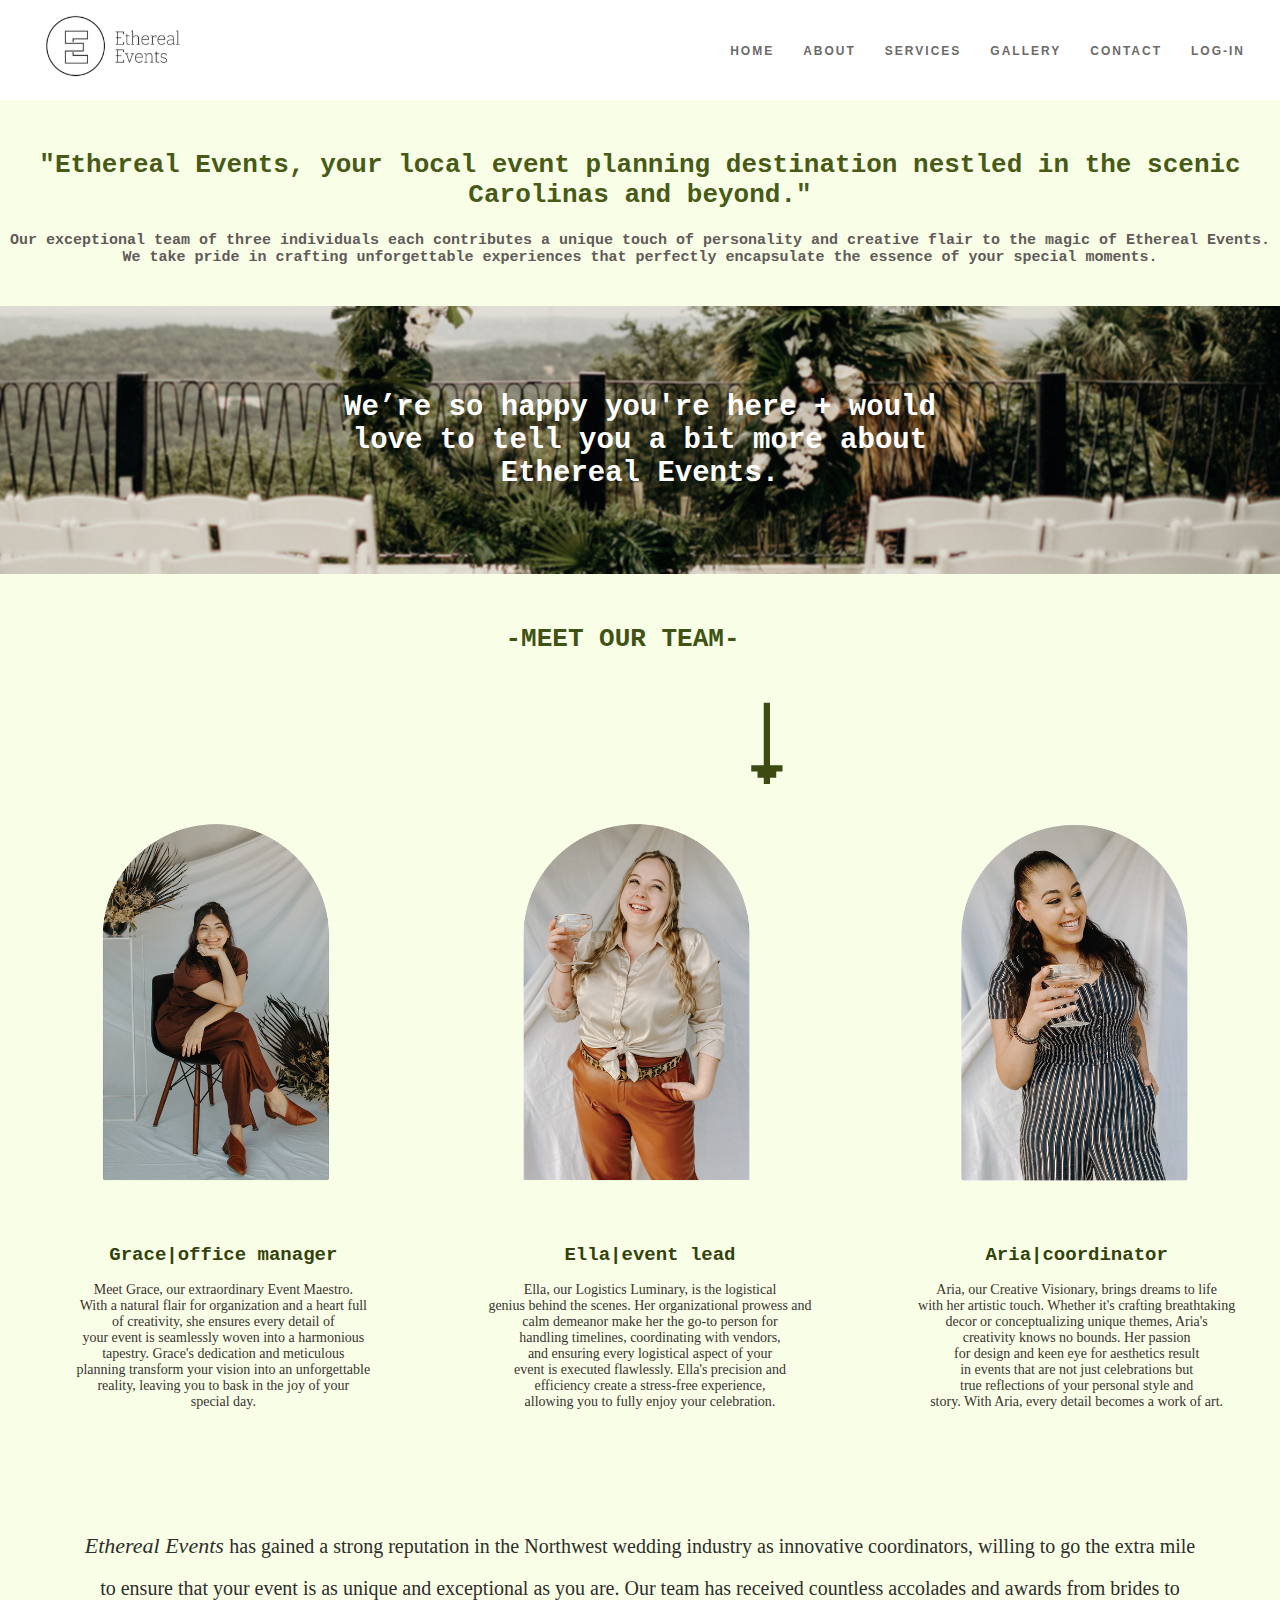
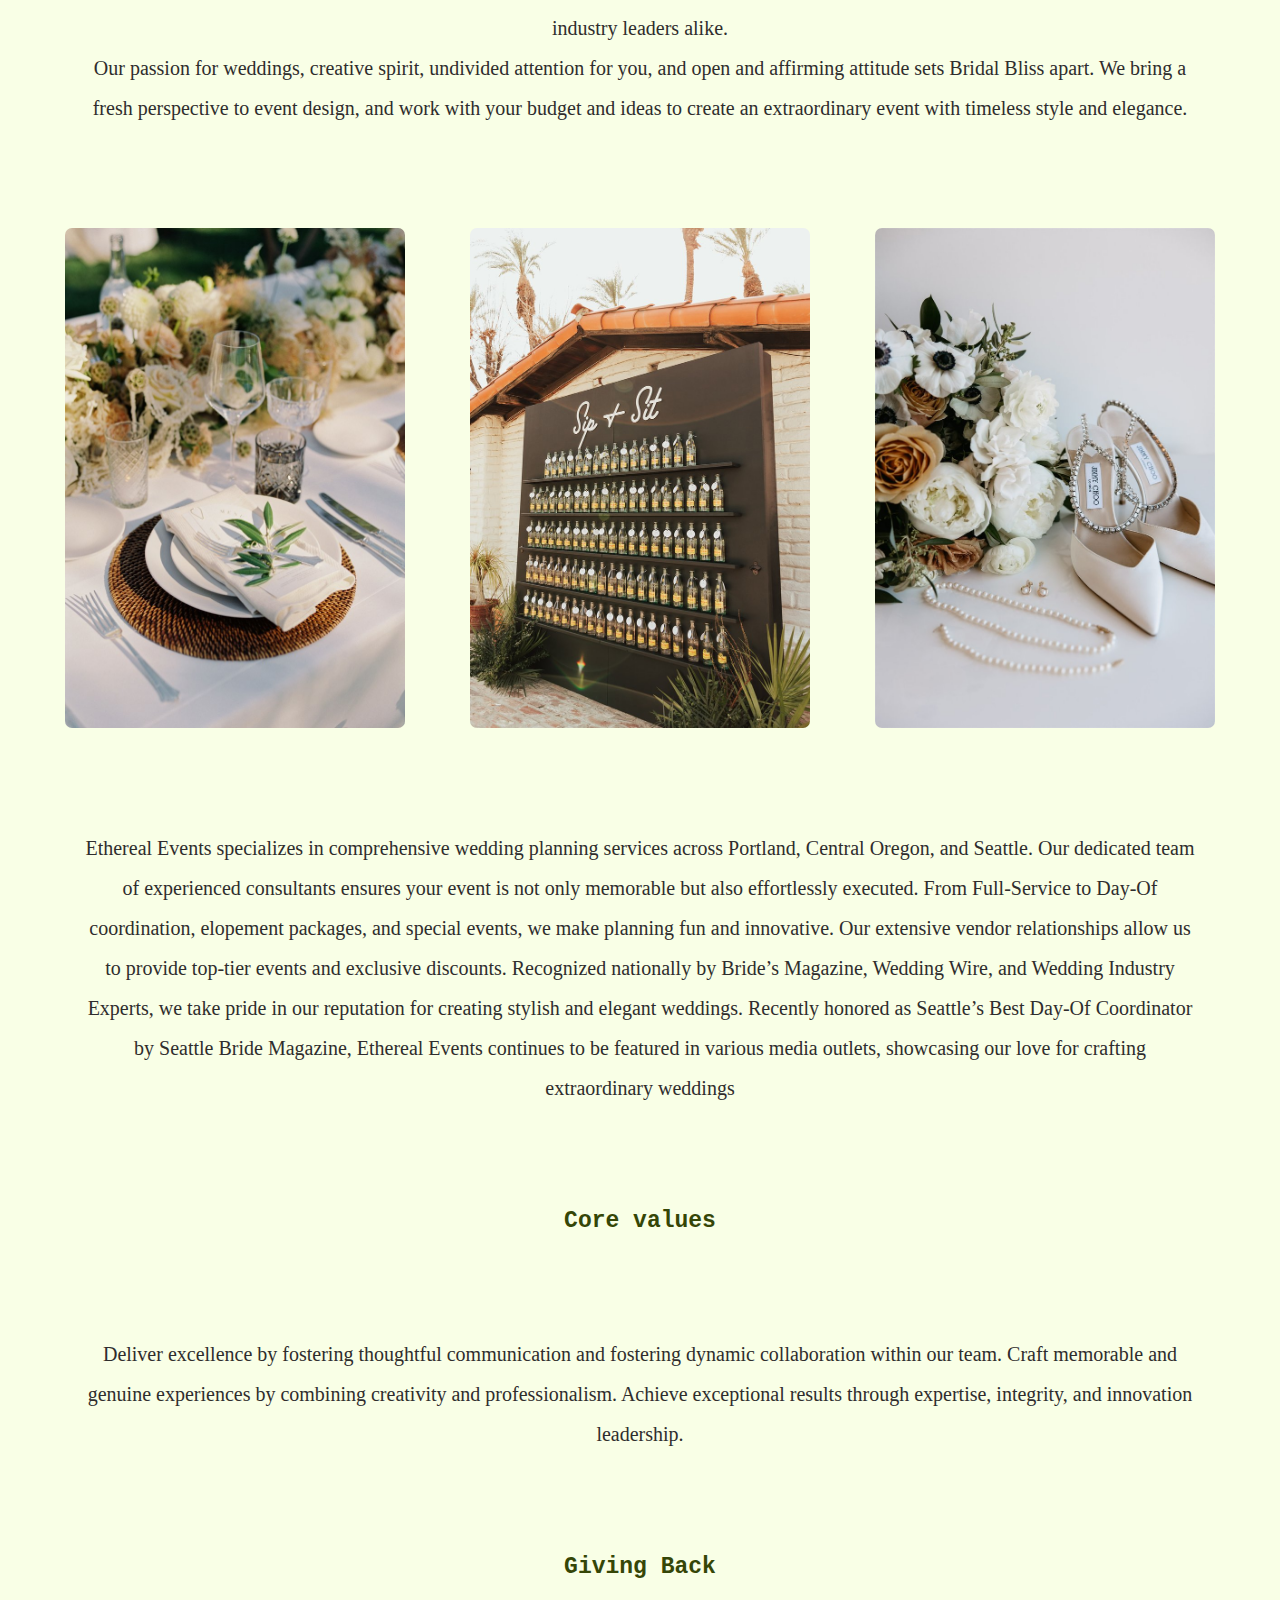
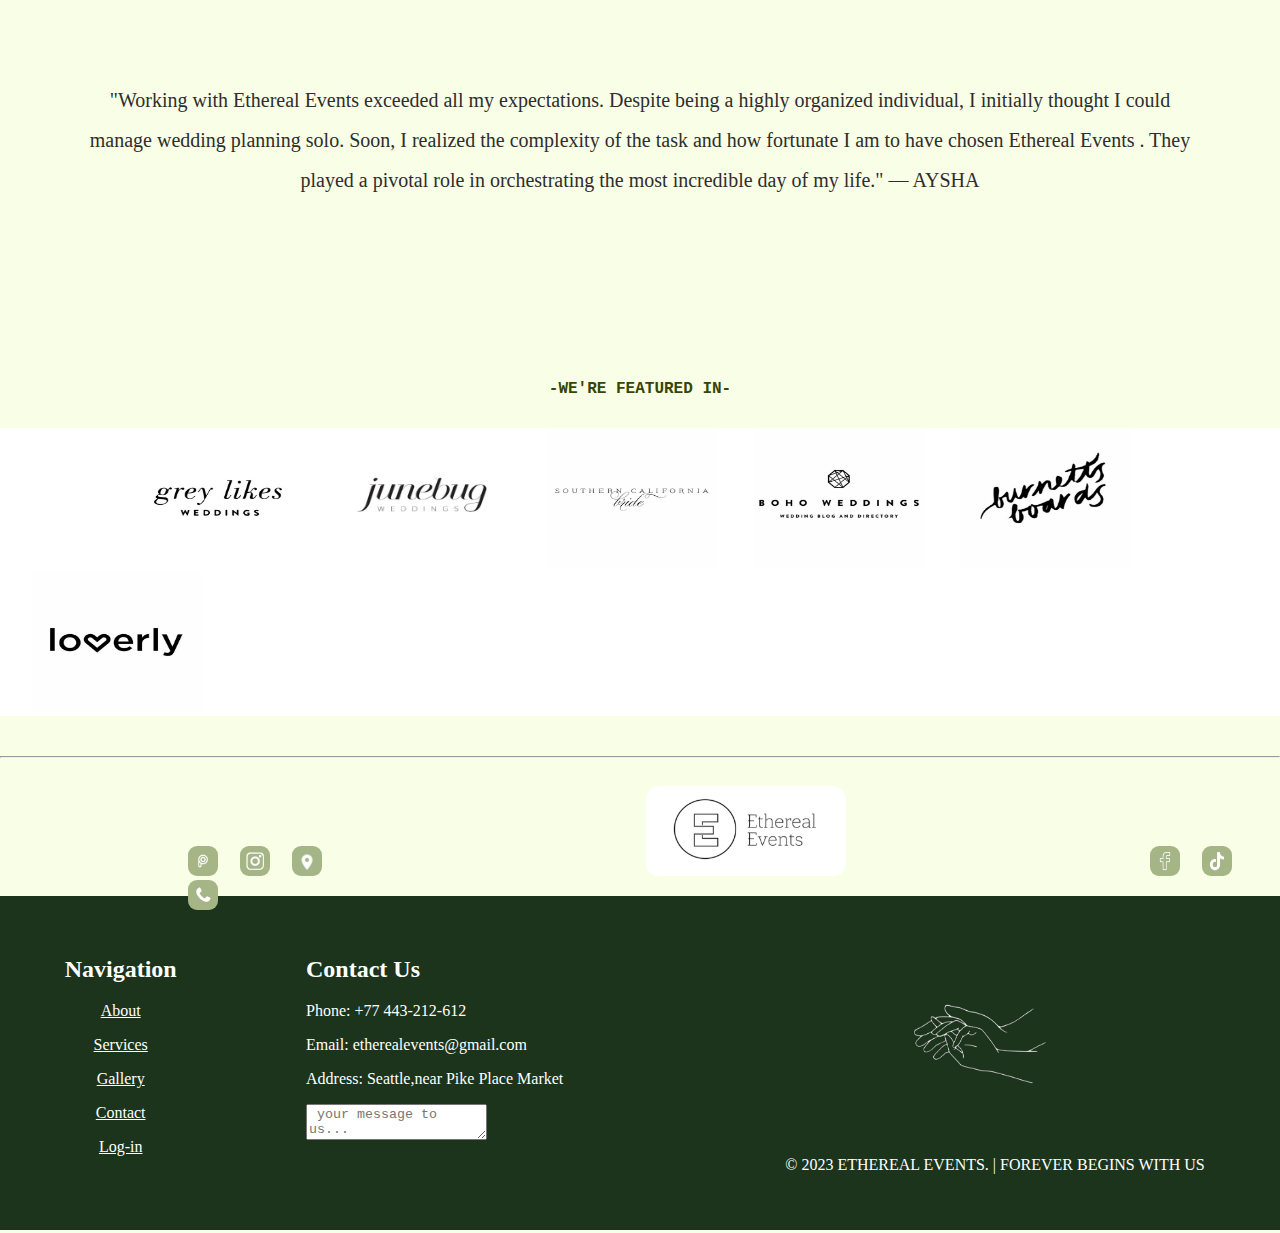
==== about.html @ 84aa6ffb "featured" ====
<!DOCTYPE html>
<html lang="en">
<head>
    <meta charset="UTF-8">
    <meta name="viewport" content="width=device-width, initial-scale=1.0">
    <title>About  </title>
    <link rel="stylesheet" href="style.css">

</head>
<style>#about-h2 {
  text-align: center;
  font-size: 26px;
  font-family: monospace;
  margin-top: 50px;
  color: #475a17;
}

#about-p {
  font-size: 15px;
  text-align: center;
  font-family: monospace;
  font-weight: 600;
  margin-bottom: 40px;
  color: rgb(98, 90, 90);
}

.container {
  position: relative;
  width: 100%;
  margin: auto;
}

.image {
  width: 100%;
  height: auto;
  display: block;
}

.text-overlay {
  position: absolute;
  top: 50%;
  left: 50%;
  transform: translate(-50%, -50%);
  text-align: center;
  color: white;
  font-size: 29px;
  font-family: monospace;
  font-weight: bold;
}

@media screen and (max-width: 768px) {
  #about-h2 {
    font-size: 20px;
    margin-top: 30px;
  }

  #about-p {
    font-size: 14px;
    margin-bottom: 20px;
  }
}   #meetteam {
            text-align: center;
            font-size: 26px;
            font-family: monospace;
            margin-top: 50px;
            color: #405214;
            margin-right: 35px;
        }

        .arrow {
            margin-left: 720px;
            color: #3b4b12;
        }

        .coordinators {
            text-align: center;
            display: flex;
            justify-content: space-around;
            flex-wrap: wrap; 
        }

        .coordinators img {
            width: 402px;
            height: 396px;
            margin-bottom: 20px;
            border-radius: 9px; 
        }

        .coordinator1,
        .coordinator2,
        .coordinator3 {
            display: inline-block;
        }

        .coordinator1 p,
        .coordinator2 p,
        .coordinator3 p {
            text-align: center;
            font-family: classico-urw;
            font-size: 14px;
            margin-left: 20px;
            color: rgb(57, 50, 50);
        }

        .coordinator1 h2,
        .coordinator2 h2,
        .coordinator3 h2 {
          margin-left: 20px;
            font-family: monospace;
            font-size: 19px;
            color: #33420c;
        }

        @media screen and (max-width: 768px) {
            .coordinators {
                flex-direction: column; 
                align-items: center; 
            }

            .coordinators img {
                width: 100%; 
            }
        }
    
  .featured{
    margin-top: 30px;
    margin-bottom: 40px;
    background-color: white;
  }
  .featured-images{
    background-color: white;
    display: inline;
    justify-content: space-between;
    margin-left: 100px;
  }
  .featured-images img{
    align-items: center;
    height: 140px;
    width: 170px;
    margin-left: 33px;
  }
  #featured-txt{
    text-align: center;
    font-family: monospace;
    font-size: 16px;
    font-weight: 600;
    color: #354607;
    margin-top: 100px;
  }
  
.history-images{
  display: flex;
  width: 100%;
  justify-content: space-evenly;
}
.history-images img{
  height: 500px;
  width: 340px;
  border-radius: 7px;
}
.about-history p{
  text-align: center;
  font-family: classico-urw;
  font-size:20px;
  line-height: 2;
  padding: 80px;
  color: rgb(47, 45, 45);
}
.about-history h2{
  text-align: center;
    font-family: monospace;
    font-size: 23px;
    font-weight: 600;
    color: #354607;
}
</style>
<body>

    <header>
      <a href="index.html"> <img src="img/logo.png" alt="Your Logo" id="logo"></a>
      <nav>
            <ul>
                <li><a href="index.html">HOME</a></li>
                <li><a href="about.html">ABOUT</a></li>
                <li><a href="services.html">SERVICES</a></li>
                <li><a href="gallery.html">GALLERY</a></li>
                <li><a href="contact.html">CONTACT</a></li>
                <li><a href="login.html">LOG-IN</a></li>
            </ul>
        </nav>
    </header>



<h2 id="about-h2">"Ethereal Events, your local event planning destination nestled in the scenic Carolinas and beyond."</h2>

<p id="about-p">Our exceptional team of three individuals each contributes a unique touch of personality and creative flair to the magic of Ethereal Events. <br> We take pride in crafting unforgettable experiences that perfectly encapsulate the essence of your special moments.</p>

<div class="container">
    <img src="img/abouthome.png" alt="Your Photo" class="image">
    <div class="text-overlay">We’re so happy you're here + would love to tell you a bit more about Ethereal Events.</div>
  </div>


  <div>
<h2 id="meetteam">-MEET OUR TEAM-</h2> <br>  <div class="arrow" style='font-size:100px;'>&#129027; </div>
</div>

<div class="coordinators">
    <div class="coordinator1">
<img src="img/coo1.png" alt="">
<h2>Grace|office manager</h2>
<p>Meet Grace, our extraordinary Event Maestro.  <br>With a natural flair for organization and a heart full <br> of creativity, she ensures every detail of <br> your event is seamlessly woven into a harmonious  <br>tapestry. Grace's dedication and meticulous <br> planning transform your vision into an unforgettable  <br>reality, leaving you to bask in the joy of your  <br>special day.</p>
</div>
<div class="coordinator2">
<img src="img/coo2.png" alt="">
<h2>Ella|event lead</h2>

<p>Ella, our Logistics Luminary, is the logistical  <br>genius behind the scenes. Her organizational prowess and  <br>calm demeanor make her the go-to person for <br> handling timelines, coordinating with vendors, <br> and ensuring every logistical aspect of your <br> event is executed flawlessly. Ella's precision and  <br>efficiency create a stress-free experience,  <br>allowing you to fully enjoy your celebration.</p>
</div>
<div class="coordinator3">
<img src="img/coo3.png" alt="">
<h2>Aria|coordinator</h2>

<p>Aria, our Creative Visionary, brings dreams to life  <br>with her artistic touch. Whether it's crafting breathtaking  <br>decor or conceptualizing unique themes, Aria's <br> creativity knows no bounds. Her passion  <br>for design and keen eye for aesthetics result <br> in events that are not just celebrations but <br> true reflections of your personal style and  <br>story. With Aria, every detail becomes a work of art.</p>
</div>

</div>

<div class="about-history">
<p><em style="font-size: 22px;">Ethereal Events </em> has gained a strong reputation in the Northwest wedding industry as innovative coordinators, willing to go the extra mile to ensure that your event is as unique and exceptional as you are. Our team has received countless accolades and awards from brides to industry leaders alike.

<br>  Our passion for weddings, creative spirit, undivided attention for you, and open and affirming attitude sets Bridal Bliss apart. We bring a fresh perspective to event design, and work with your budget and ideas to create an extraordinary event with timeless style and elegance.
  
  </p>

<div class="history-images">
  <img src="img/history1.png" alt="">
  <img src="img/history2.png" alt="">
  <img src="img/history3.png" alt="">

</div>


<p>
  Ethereal Events  specializes in comprehensive wedding planning services across Portland, Central Oregon, and Seattle. Our dedicated team of experienced consultants ensures your event is not only memorable but also effortlessly executed. From Full-Service to Day-Of coordination, elopement packages, and special events, we make planning fun and innovative. Our extensive vendor relationships allow us to provide top-tier events and exclusive discounts. Recognized nationally by Bride’s Magazine, Wedding Wire, and Wedding Industry Experts, we take pride in our reputation for creating stylish and elegant weddings. Recently honored as Seattle’s Best Day-Of Coordinator by Seattle Bride Magazine, Ethereal  Events continues to be featured in various media outlets, showcasing our love for crafting extraordinary weddings</p>


<h2>Core values</h2>
<p>Deliver excellence by fostering thoughtful communication and fostering dynamic collaboration within our team.

  Craft memorable and genuine experiences by combining creativity and professionalism.
  
  Achieve exceptional results through expertise, integrity, and innovation leadership.</p>

<h2>Giving Back</h2>
<p>
  "Working with Ethereal Events  exceeded all my expectations. Despite being a highly organized individual, I initially thought I could manage wedding planning solo. Soon, I realized the complexity of the task and how fortunate I am to have chosen Ethereal Events . They played a pivotal role in orchestrating the most incredible day of my life."
— AYSHA 
</p>
</div>
<h2 id="featured-txt">-WE'RE FEATURED IN-</h2>

<div class="featured">
  <div class="featured-images">
  <img src="img/featured1.png" alt="">

<img src="img/featured2.png" alt="">
<img src="img/featured3.png" alt="">
<img src="img/featured4.png" alt="">

<img src="img/featured5.png" alt="">
<img src="img/featured6.png" alt="">

</div>

</div>
<hr>

<section>
  <div class="icons">
  <a href="https://www.pinterest.com/"><img src="img/pinterest.png" alt=""></a>
 <a href="https://www.instagram.com/"> <img src="img/instagram.png" alt=""></a>
 <a href="https://www.google.com/maps/place/Seattle,+WA,+USA/@47.6131554,-122.5068725,11z/data=!3m1!4b1!4m6!3m5!1s0x5490102c93e83355:0x102565466944d59a!8m2!3d47.6061389!4d-122.3328481!16zL20vMGQ5anI?entry=ttu"><img src="img/location.png" alt=""></a> 
  <img src="img/logo.png" alt="" id="log">
  
<a href="https://www.facebook.com/"><img src="img/facebook.com" alt="" style="margin-left: 300px;"></a>  
 <a href="https://www.tiktok.com/explore"><img src="img/tiktok.png" alt=""></a> 
  <img src="img/call.png" alt="">
  
  </div>
</section>

<footer>
  <footer class="footer">
      <div class="container">
          <div class="section-categories">
              <h2>Navigation</h2>
              <div class="kategorite">
                 <a href="about.html"><p>About</p></a> 
                 <a href="services.html"><p>Services</p></a>
                 <a href="gallery.html"><p>Gallery</p></a>
                 <a href="contact.html"><p>Contact</p></a>
                 <a href="login.html"><p>Log-in</p></a>
              </div>
          </div>
  
          <div class="section contact-us">
              <h2>Contact Us</h2>
              <div class="contact-info">
                  <p>Phone: <span>+77 443-212-612</span></p>
                  <p>Email: <span>etherealevents@gmail.com</span></p>
                  <p>Address: <span>Seattle,near Pike Place Market</span></p>
              </div>
              <textarea placeholder=" your message to us..."></textarea>
          </div>

      <div class="footer-copyright">
        <img src="img/hands-footer.png" alt="" style="width: 450px; height: 200px;">
        <p>© 2023 ETHEREAL EVENTS. | FOREVER BEGINS WITH US </p>
      </div>
  </div>
</footer>  
    </body>
    </html>
---- style.css ----
body {
    margin: 0;
background-color:  #f9ffe6;
    
}
/*
@media screen and (max-width: 768px) and (max-width: 1024px)  {
    header {
      flex-direction: column;
      text-align: center;
    }
}*/header {
  background-color: white;
  color: #6c6969;
  height: 100px;
  display: flex;
  align-items: center;
  padding: 0 20px;
}

#logo {
  width: 188px;
  height: 90px;
  margin-right: 20px;
}

nav {
  flex: 1;
  text-align: right;
}

nav ul {
  list-style: none;
  margin: 0;
  padding: 0;
}

nav li {
  display: inline;
  margin-right: 15px;
  font-family: arial;
  font-size: 12px;
  letter-spacing: 2px;
  font-weight: 600;
  margin-left: 10px;
}

li a:hover {
  color: orange;
}

li a {
  text-decoration: none;
  color: #6c6969;
}

@media (max-width: 1024px) {
  header {
      padding: 0 10px; 
  }

  #logo {
      width: 150px; /* logo size for smaller screens */
      height: 70px;
      margin-right: 10px; 
  }

  nav li {
      font-size: 10px; 
      margin-right: 10px;
  }
}

@media (max-width: 768px) {
  header {
      height: auto; 
  }

  #logo {
      width: 120px; /*logo for smaller screen*/
      height: 60px;
      margin-right: 10px; 
  }

  nav {
      text-align: center; 
  }

  nav li {
      display: block; /* lista block for smaller screen*/
      margin: 10px 0; 
  }
}
* {box-sizing:border-box}

/* Slideshow  */
.slideshow-container {
  max-width: 1000px;
  position: relative;
  margin: auto;
}

.mySlides {
  display: none;
}
/*dots*/
.dot {
  cursor: pointer;
  height: 5px;
  width: 5px;
  margin: 0 2px;
  background-color: #bbb;
  border-radius: 50%;
  display: inline-block;
  transition: background-color 0.6s ease;
}

.active, .dot:hover {
  background-color: #717171;
}

.fade {
  animation-name: fade;
  animation-duration: 1.5s;
}

@keyframes fade {
  from {opacity: .4}
  to {opacity: 1}
}
/* photo with text */
.question-section {
  background-color: white;
  padding: 20px;
}

.question-section img {
  width: 100%; /* Make the image responsive */
  max-width: 500px; 
  height: auto; 
  border-radius: 9px;
}

#question {
  width: 100%; /* responsive */
  max-width: 700px; 
  height: 110px;
  border-radius: 17px;
  margin-top: 70px;
}
/*pyetja,teksti bashk*/
.question-text{
  display: flex;
  flex-wrap: wrap; /*  wrap for smaller screens */
}
/*pyetja h2*/
.question-section  h2 {
  text-align: center;
  font-size: 26px;
  font-family: monospace;
  margin: 20px 0; 
  color: #475a17;
}
/*teksti anash*/
#question-paragraph {
  font-size: 18px;
  font-family: classico-urw;
  color: rgb(90, 79, 79);
  padding: 30px;
  line-height: 1.7;
  margin-left: 100px;
  text-align: left; /* Center the text on smaller screens */
}
/* Media Query for screens smaller than 768px */
@media screen and (max-width: 768px) and (max-width: 1024px)  and (max-width: 600)  {
  #question-paragraph {
    margin-left: 0; /* Remove left margin on smaller screens */
  }
 
}
/*pjesa SERVICES*/
  .container-servicesimg {
    position: relative;
    width: 100%;
    margin-top: 32px;
  }
  /*fotoja*/
  .image-top-services {
    width: 100%;
  }
  /*teksti mbi foto*/
  .text-overlay-services {
    position: absolute;
    top: 50%;
    left: 50%;
    transform: translate(-50%, -50%);
    text-align: center;
    color: white;
    font-size: 26px;
    font-family: monospace;
    font-weight: bold;
  }
  /*butoni mbi*/
  #services-button {
    padding: 11px;
    font-family: monospace;
    font-weight: 600;
    background-color: #7a8756;
    color: white;
    border: none;
    border-radius: 8px;
    margin-top: 20px;
    font-size: 14px;
  }

  #services-button:hover {
    background-color: #354607;
  }
  
  @media screen and (max-width: 768px) and (max-width: 1024px)  and (max-width: 600)  {
    .text-overlay-services {
      font-size: 18px;
    }
  }




  .our-services {
    display: flex;
    flex-wrap: wrap; /* Allow items to wrap to the next line on smaller screens */
    justify-content: space-evenly;
    margin-top: 60px;
    background-color: white;
  }
  
  .ss1,
  .ss2,
  .ss3 {
    width: 100%; /* Make each section take full width on smaller screens */
    max-width: 400px; /* Set a maximum width for each section */
    margin-bottom: 20px; /* Add space between sections */
  }
  /*team photos*/
  .ss1 img,
  .ss2 img,
  .ss3 img {
    width: 100%;
    height: auto; /* Maintain the aspect ratio */
    border-radius: 9px;
  }
  .ss1 h2{
    margin-top: 30px;
  }
  /*heading-emrat*/
  .ss1 h2,
  .ss2 h2,
  .ss3 h2 {
    margin-left: 0; /* Center the heading on smaller screens */
    text-align: center;
    font-family: monospace;
    color: #354607;
    font-size: 23px;
  }
  /*teksti below*/
  #ss1-txt,
  #ss2-txt,
  #ss3-txt {
    width: 100%; /* Make text take full width on smaller screens */
    text-align: center;
    margin-left: 0; /* Center the text on smaller screens */
    font-family: classico-urw;
    font-weight: 600;
    font-size: 14px;
  }
  
  /* Media Query for screens smaller than 768px */
  @media screen and (max-width: 768px) and (max-width: 1024px)  and (max-width: 600)  {
    .our-services {
      flex-direction: column; /* Stack sections vertically on smaller screens */
      align-items: center; /* Center items horizontally on smaller screens */
    }
  }

  /*h2*/
  #read-about{
    margin-top: 40px;
    text-align: center;
    font-size: 23px;
    font-weight: 600;
    font-family: monospace;
    color: #354607;
  }

 .about-button{
  padding: 11px;
  font-family: monospace;
  font-weight: 600;
  background-color: #7f9150;
  color: white;
  font-size: 14px;
  border: none;
  border-radius:8px ;
  margin-left: 730px;
 }
 .about-button:hover{
  background-color: #354607;
 }

/*fotot ,teksti*/
/* Default styles */
.thecouple {
  display: flex;
  justify-content: space-between;
  background-color: #8b9473;
  margin: 19px;
  border-radius: 15px;
  height: 700px;
}

.ceo-container {
  display: flex;
}

.ceo-images {
  padding: 20px;
  display: block;
  height: 190px;
  width: 390px;
  margin: 22px;
  margin-bottom: 13px;
}

.ceo-image {
  width: 100%;
  height: auto;
  margin-bottom: 12px;
  margin-left: 30px;
  border-radius: 9px;
  margin-top: 40px;
}

.ceo-text {
  max-width: 610px;
  font-size: 15px;
  font-family: classico-urw;
  font-weight: 600;
  color: #effdc8;
  margin-left: 250px;
  line-height: 2;
  margin-bottom: 30px;
  padding: 20px;
}

/* Media query for smaller screens */
@media screen and (max-width: 768px) {
  .thecouple {
      flex-direction: column;
      height: auto;
  }

  .ceo-container {
      flex-direction: column;
  }

  .ceo-images {
      width: 100%;
      margin: 0;
  }

  .ceo-image {
      margin: 0;
  }

  .ceo-text {
      margin-left: 0;
      max-width: 100%;
  }
}

  /*section mbi footer*/
 /* Default styles for larger screens */
section {
  height: 130px;
}

/* Section small social media icons */
.icons img {
  width: 30px;
  height: 30px;
  display: inline-block;
  margin-left: 18px;
  border-radius: 9px;
}

.icons {
  margin-left: 170px;
  display: inline-block;
}

/* Logo in the middle of the icons */
#log {
  width: 200px;
  height: 90px;
  margin-left: 320px;
  margin-top: 20px;
  border-radius: 13px;
}

@media (max-width: 1024px) {
  .icons {
    margin-left: 0;
    text-align: center; 
  }

  #log {
    margin-left: 0; 
  }

  .icons img {
    margin-left: 10px; 
  }
}

@media (max-width: 768px) {
  .icons {
    margin-left: 0; 
    text-align: center;
  }

  #log {
    margin-left: 0; 
  }

  .icons img {
    margin-left: 10px; 
  }
}


      
footer {
  background-color:rgb(27, 52, 27);
  color: #ddd;
  padding: 20px 0; 
  font-family: classico-urw;
}
.container {
  display: flex;
  justify-content: space-around;
  flex-wrap: wrap;
  color: white;
}
.section {
  flex-basis: 25%; 
  margin-bottom: 20px;  
}
.kategorite p{
  color: white;
}
.contact-info p{
  color: white;
}
.section-categories{
  text-align: center;
}
.section-categories a{
  color: white;
}

.footer-copyright img{
  margin-right: 10px;
}
.footer-copyright p{
  margin-left: 30px;
}
.katgorite a{
  text-decoration: none;
}
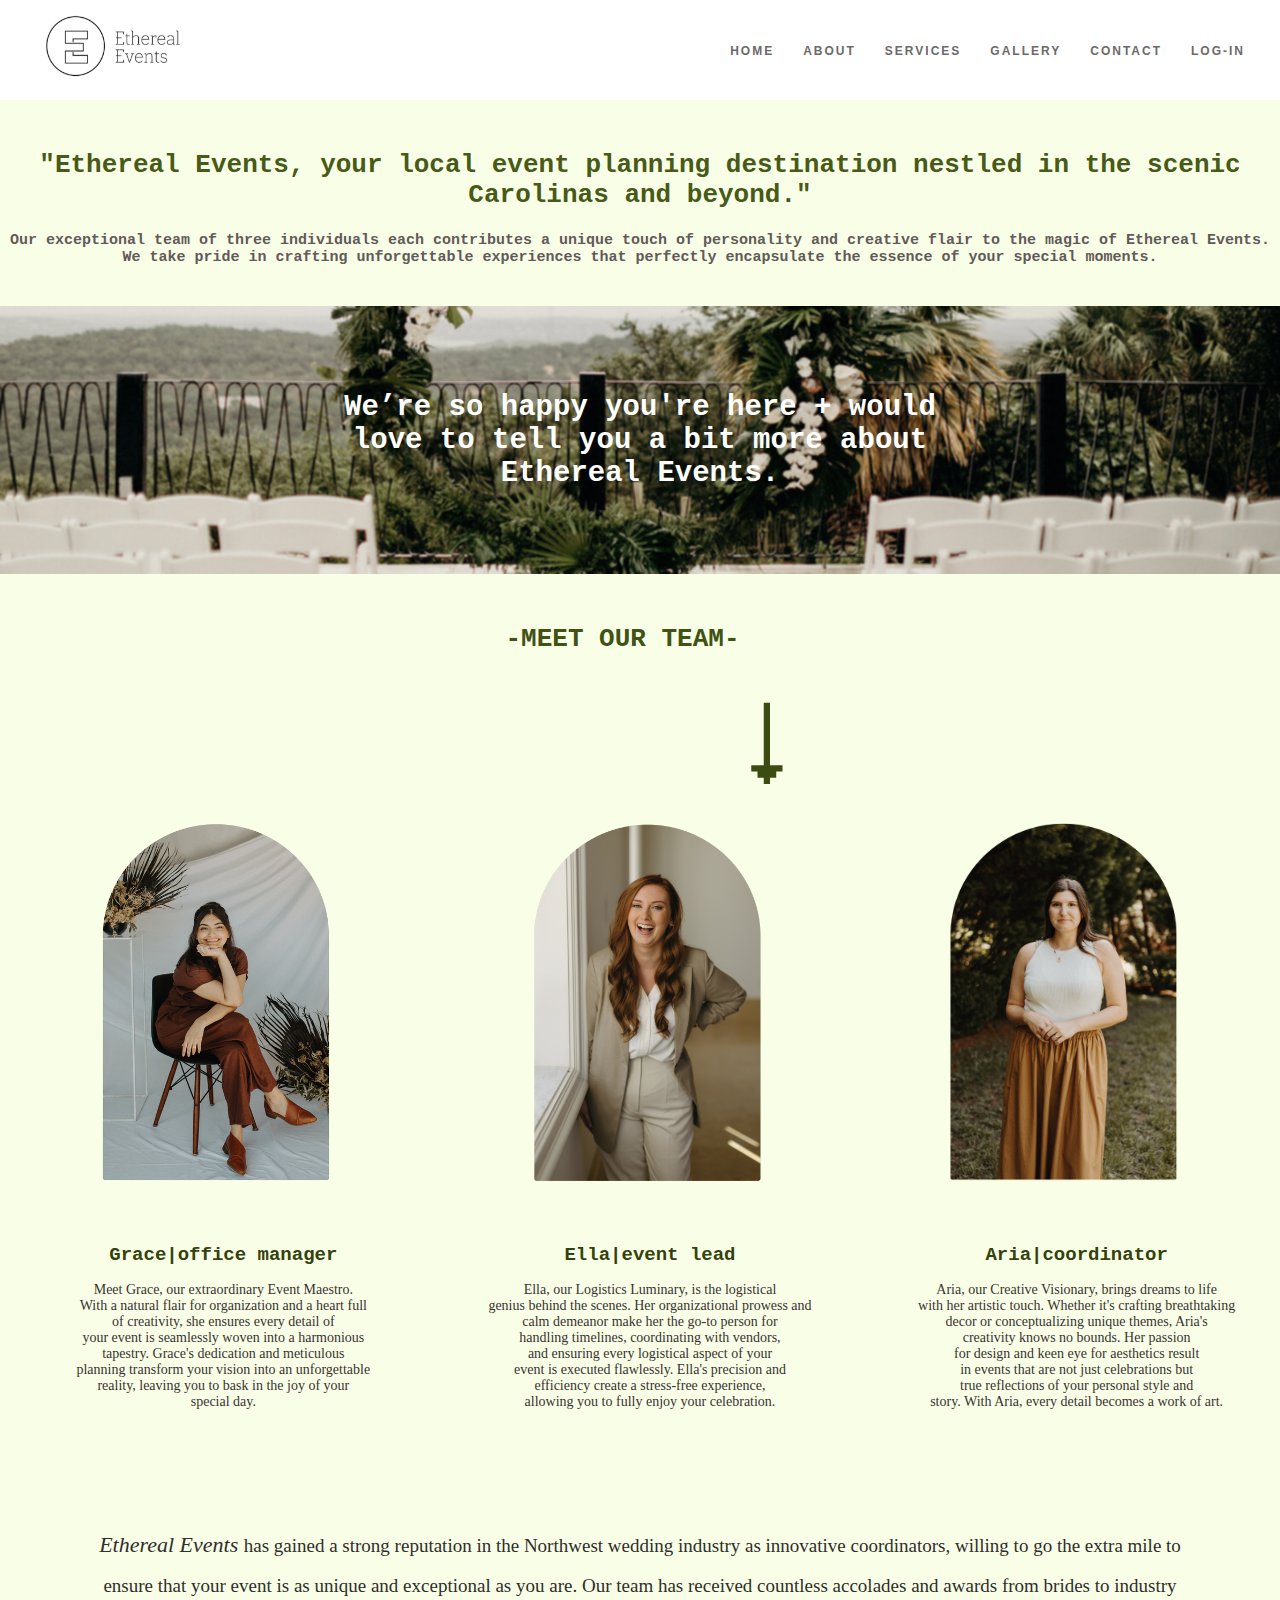
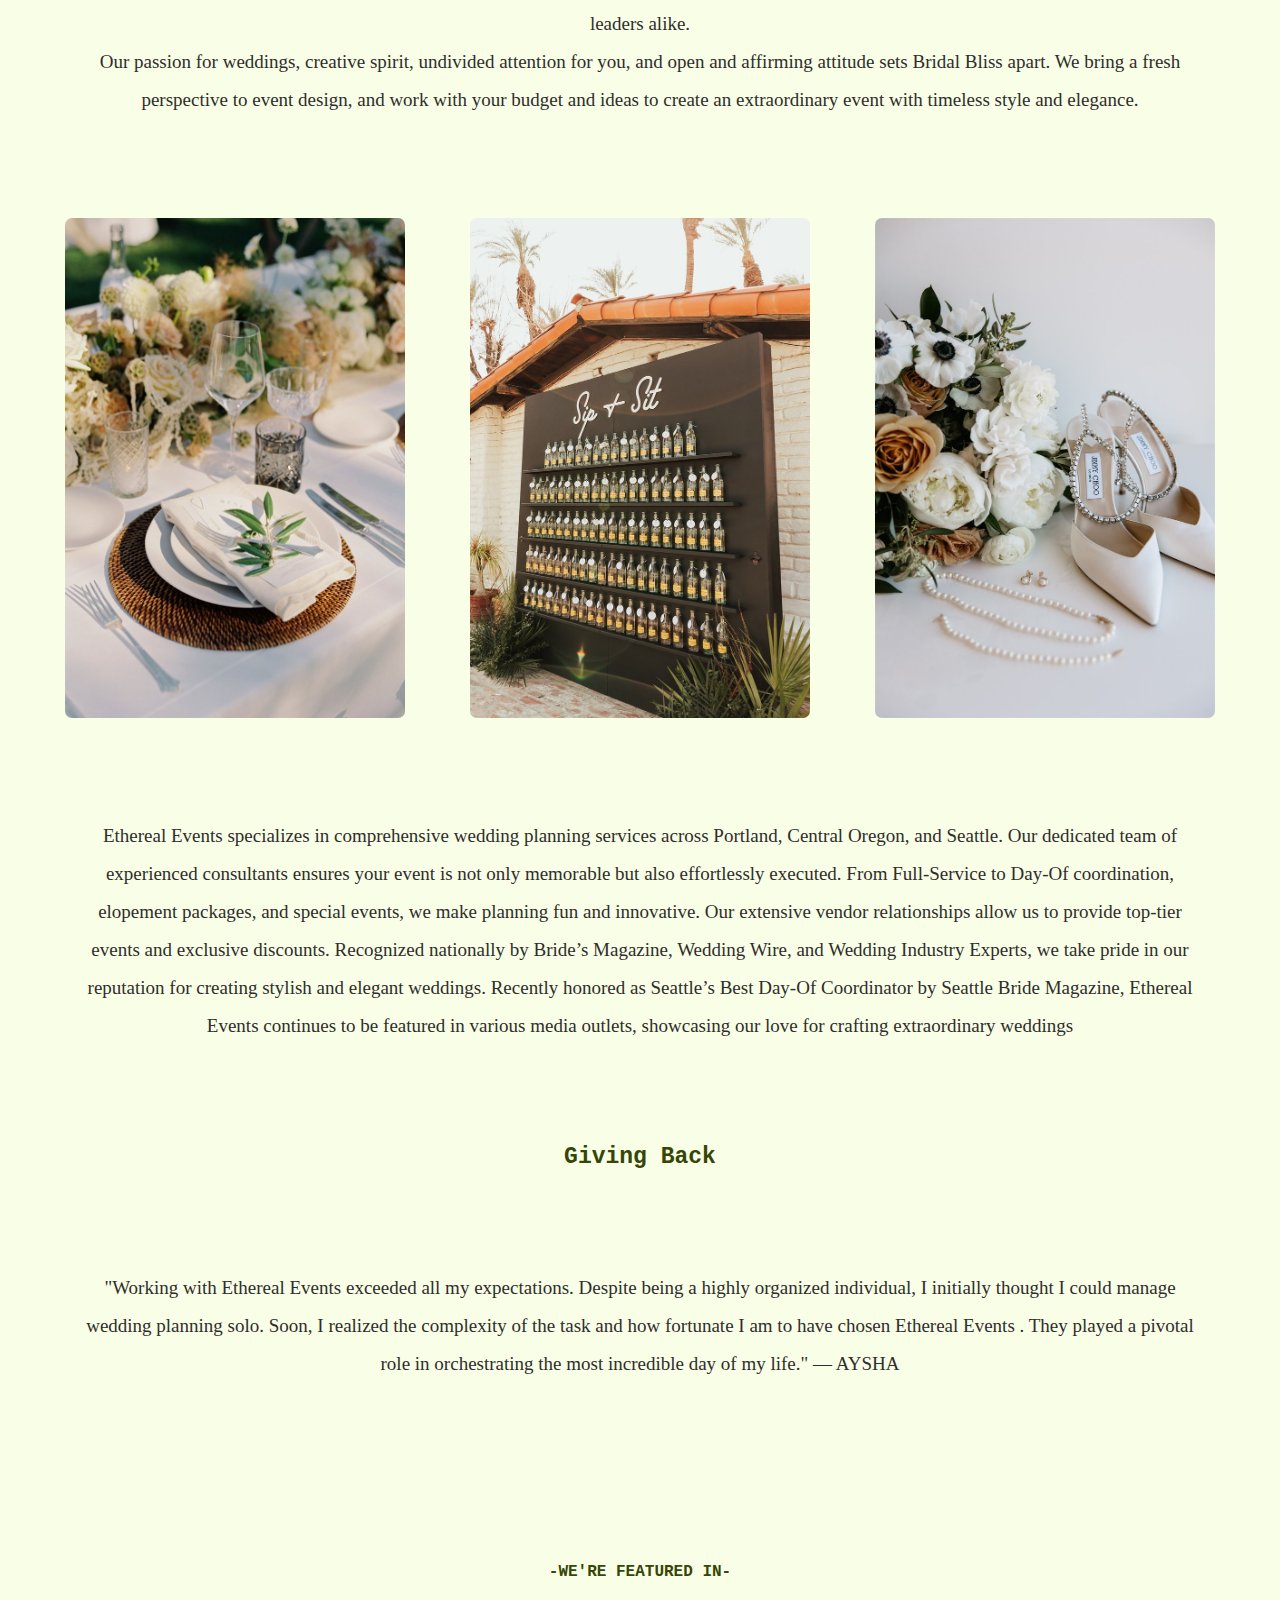
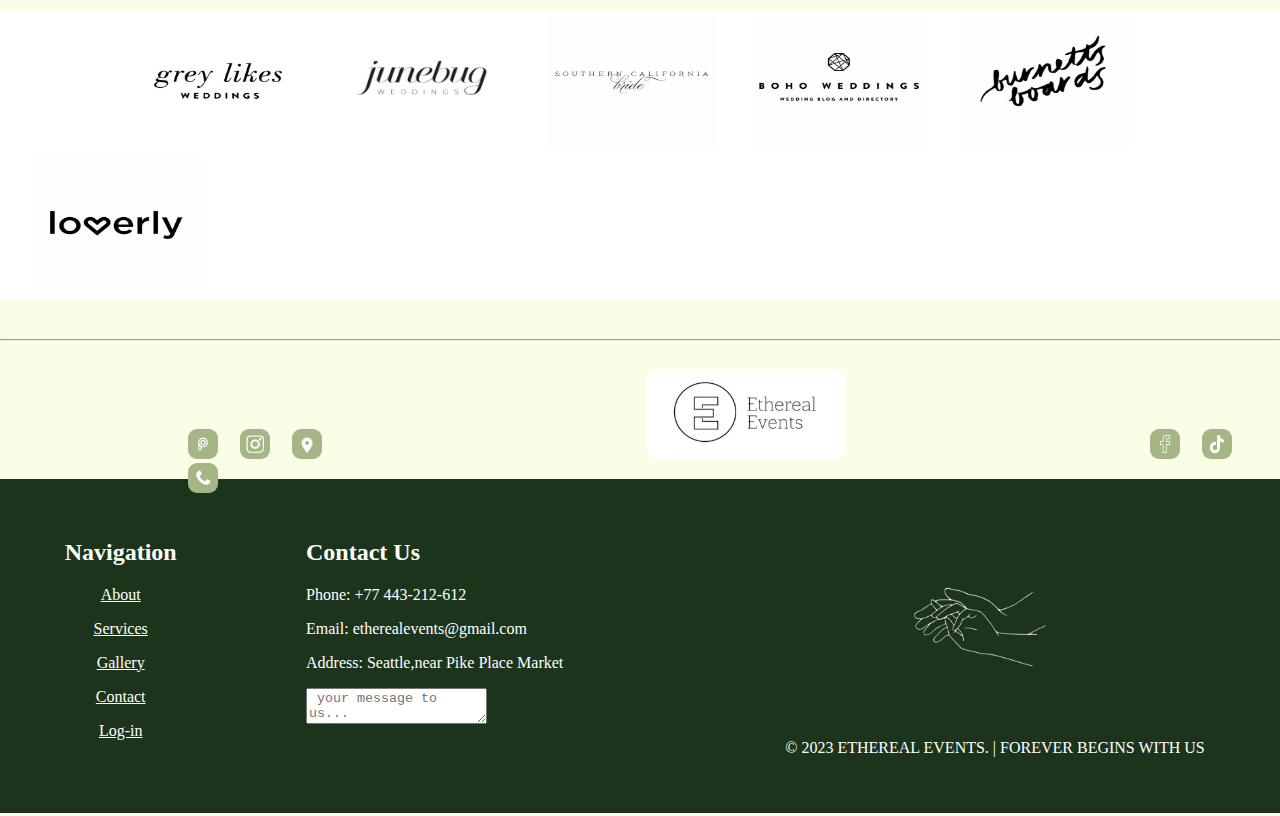
==== commit f488ec72: "changes ne about" ====
--- a/about.html
+++ b/about.html
@@ -161,8 +161,9 @@
 }
 .about-history p{
   text-align: center;
-  font-family: classico-urw;
-  font-size:20px;
+ /* font-family: classico-urw;*/
+ font-family: Cambria, Cochin, Georgia, Times, 'Times New Roman', serif;
+  font-size: 19px;
   line-height: 2;
   padding: 80px;
   color: rgb(47, 45, 45);
@@ -171,9 +172,10 @@
   text-align: center;
     font-family: monospace;
     font-size: 23px;
-    font-weight: 600;
+    
     color: #354607;
 }
+
 </style>
 <body>
 
@@ -214,13 +216,13 @@
 <p>Meet Grace, our extraordinary Event Maestro.  <br>With a natural flair for organization and a heart full <br> of creativity, she ensures every detail of <br> your event is seamlessly woven into a harmonious  <br>tapestry. Grace's dedication and meticulous <br> planning transform your vision into an unforgettable  <br>reality, leaving you to bask in the joy of your  <br>special day.</p>
 </div>
 <div class="coordinator2">
-<img src="img/coo2.png" alt="">
+<img src="img/team.png" alt="">
 <h2>Ella|event lead</h2>
 
 <p>Ella, our Logistics Luminary, is the logistical  <br>genius behind the scenes. Her organizational prowess and  <br>calm demeanor make her the go-to person for <br> handling timelines, coordinating with vendors, <br> and ensuring every logistical aspect of your <br> event is executed flawlessly. Ella's precision and  <br>efficiency create a stress-free experience,  <br>allowing you to fully enjoy your celebration.</p>
 </div>
 <div class="coordinator3">
-<img src="img/coo3.png" alt="">
+<img src="img/team2.png" alt="">
 <h2>Aria|coordinator</h2>
 
 <p>Aria, our Creative Visionary, brings dreams to life  <br>with her artistic touch. Whether it's crafting breathtaking  <br>decor or conceptualizing unique themes, Aria's <br> creativity knows no bounds. Her passion  <br>for design and keen eye for aesthetics result <br> in events that are not just celebrations but <br> true reflections of your personal style and  <br>story. With Aria, every detail becomes a work of art.</p>
@@ -246,15 +248,7 @@
 <p>
   Ethereal Events  specializes in comprehensive wedding planning services across Portland, Central Oregon, and Seattle. Our dedicated team of experienced consultants ensures your event is not only memorable but also effortlessly executed. From Full-Service to Day-Of coordination, elopement packages, and special events, we make planning fun and innovative. Our extensive vendor relationships allow us to provide top-tier events and exclusive discounts. Recognized nationally by Bride’s Magazine, Wedding Wire, and Wedding Industry Experts, we take pride in our reputation for creating stylish and elegant weddings. Recently honored as Seattle’s Best Day-Of Coordinator by Seattle Bride Magazine, Ethereal  Events continues to be featured in various media outlets, showcasing our love for crafting extraordinary weddings</p>
 
-
-<h2>Core values</h2>
-<p>Deliver excellence by fostering thoughtful communication and fostering dynamic collaboration within our team.
-
-  Craft memorable and genuine experiences by combining creativity and professionalism.
-  
-  Achieve exceptional results through expertise, integrity, and innovation leadership.</p>
-
-<h2>Giving Back</h2>
+  <h2>Giving Back</h2>
 <p>
   "Working with Ethereal Events  exceeded all my expectations. Despite being a highly organized individual, I initially thought I could manage wedding planning solo. Soon, I realized the complexity of the task and how fortunate I am to have chosen Ethereal Events . They played a pivotal role in orchestrating the most incredible day of my life."
 — AYSHA 
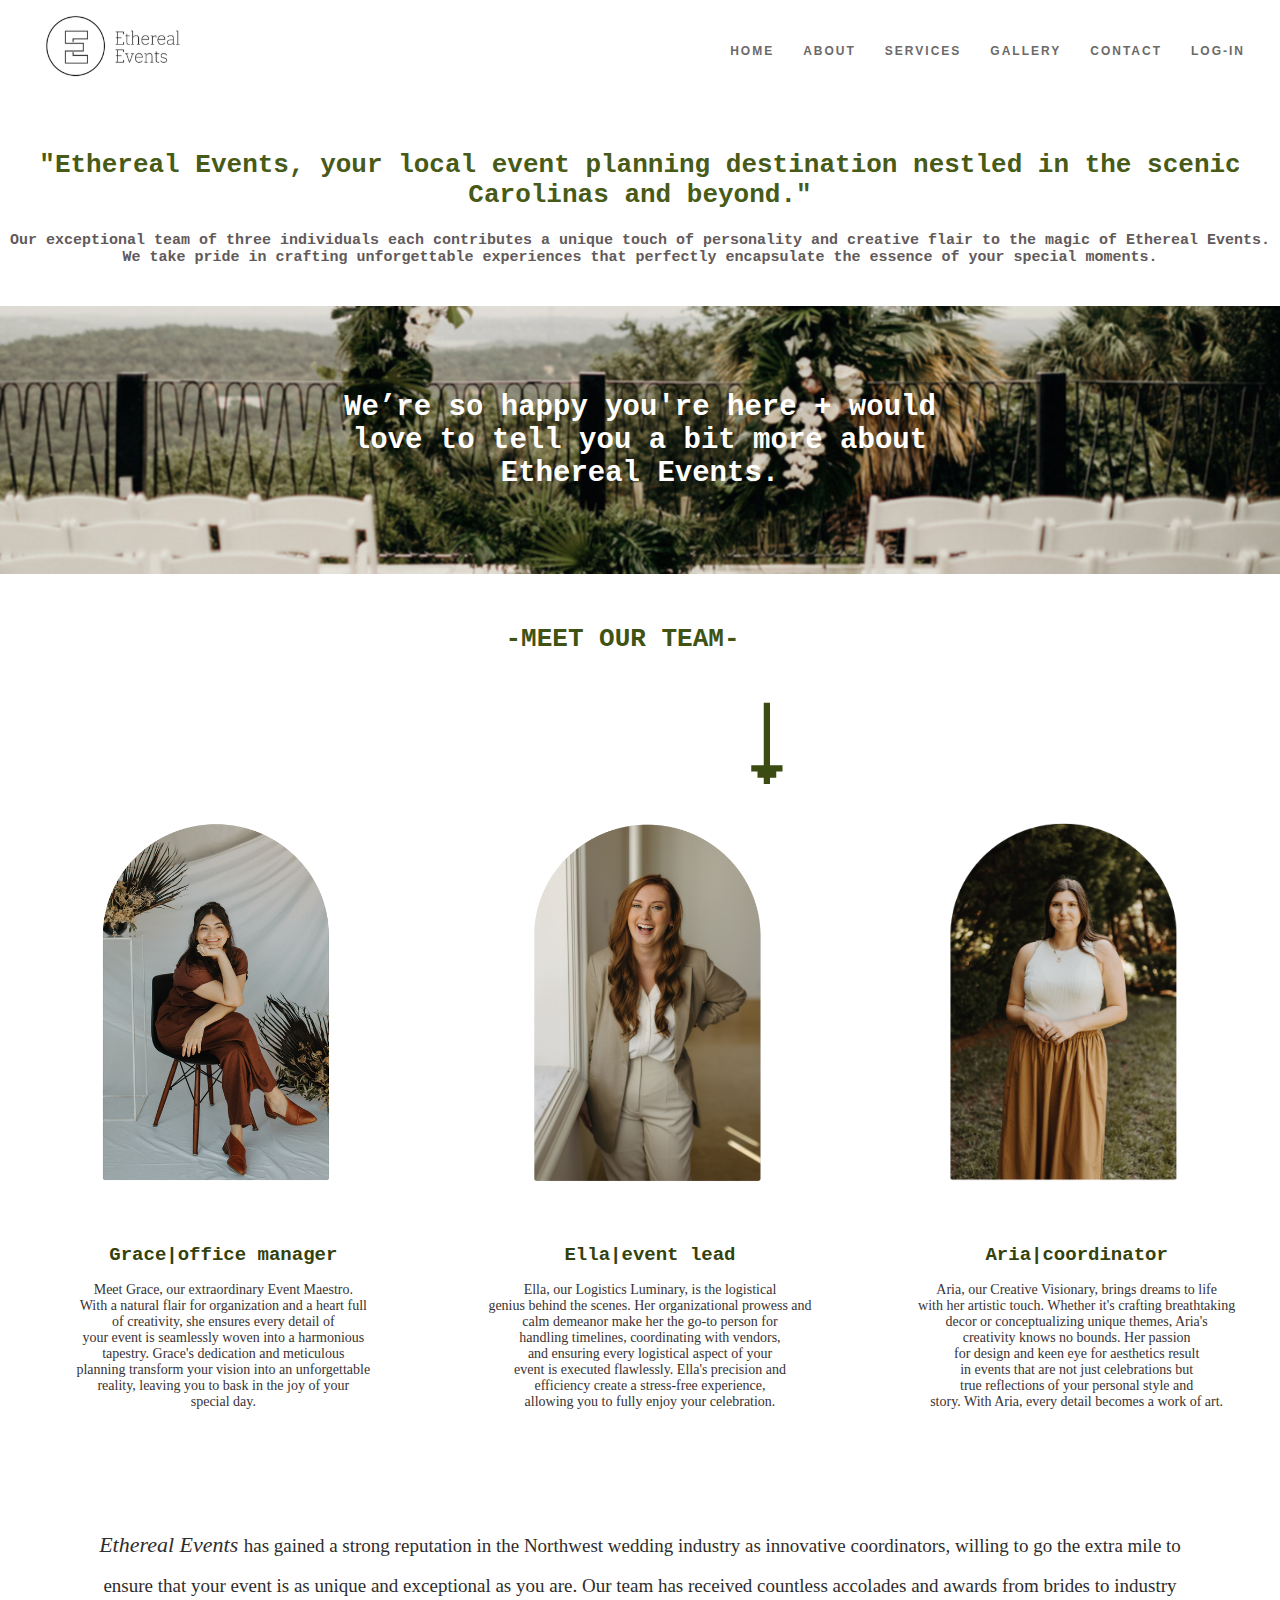
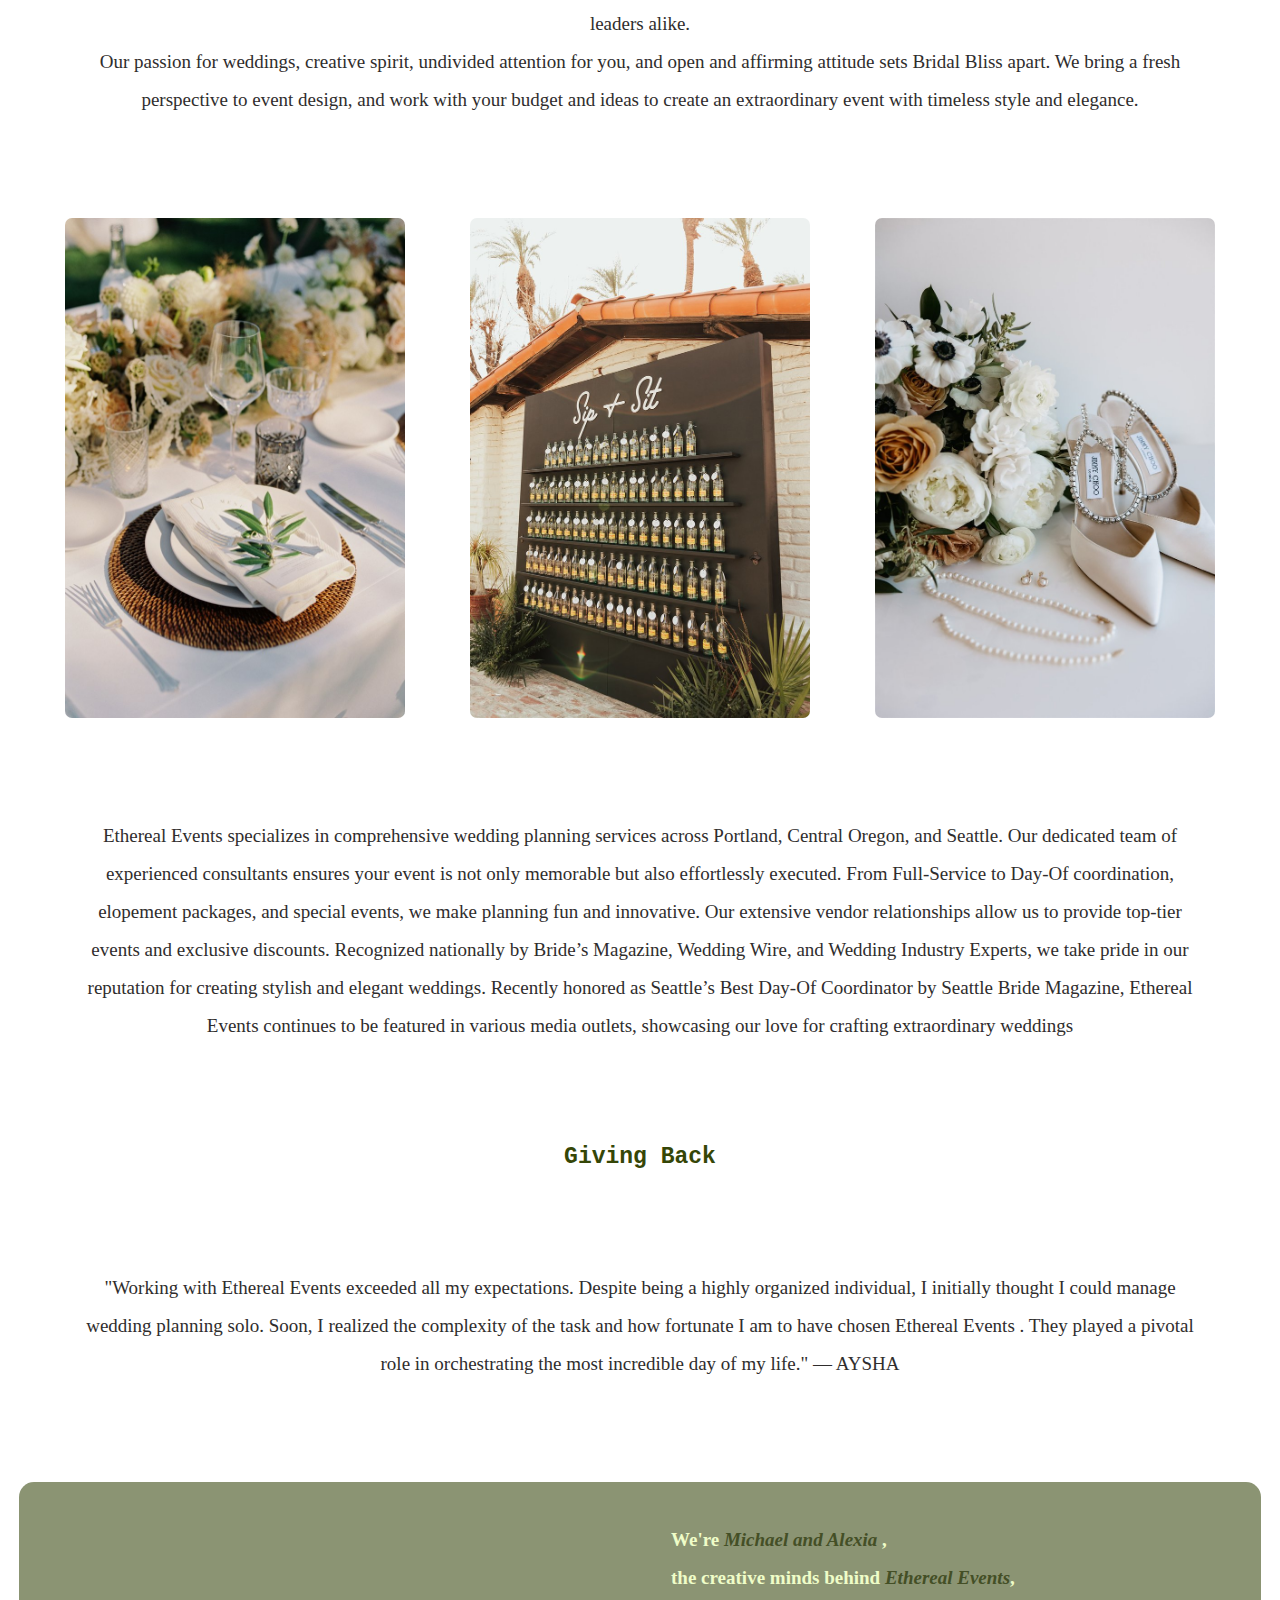
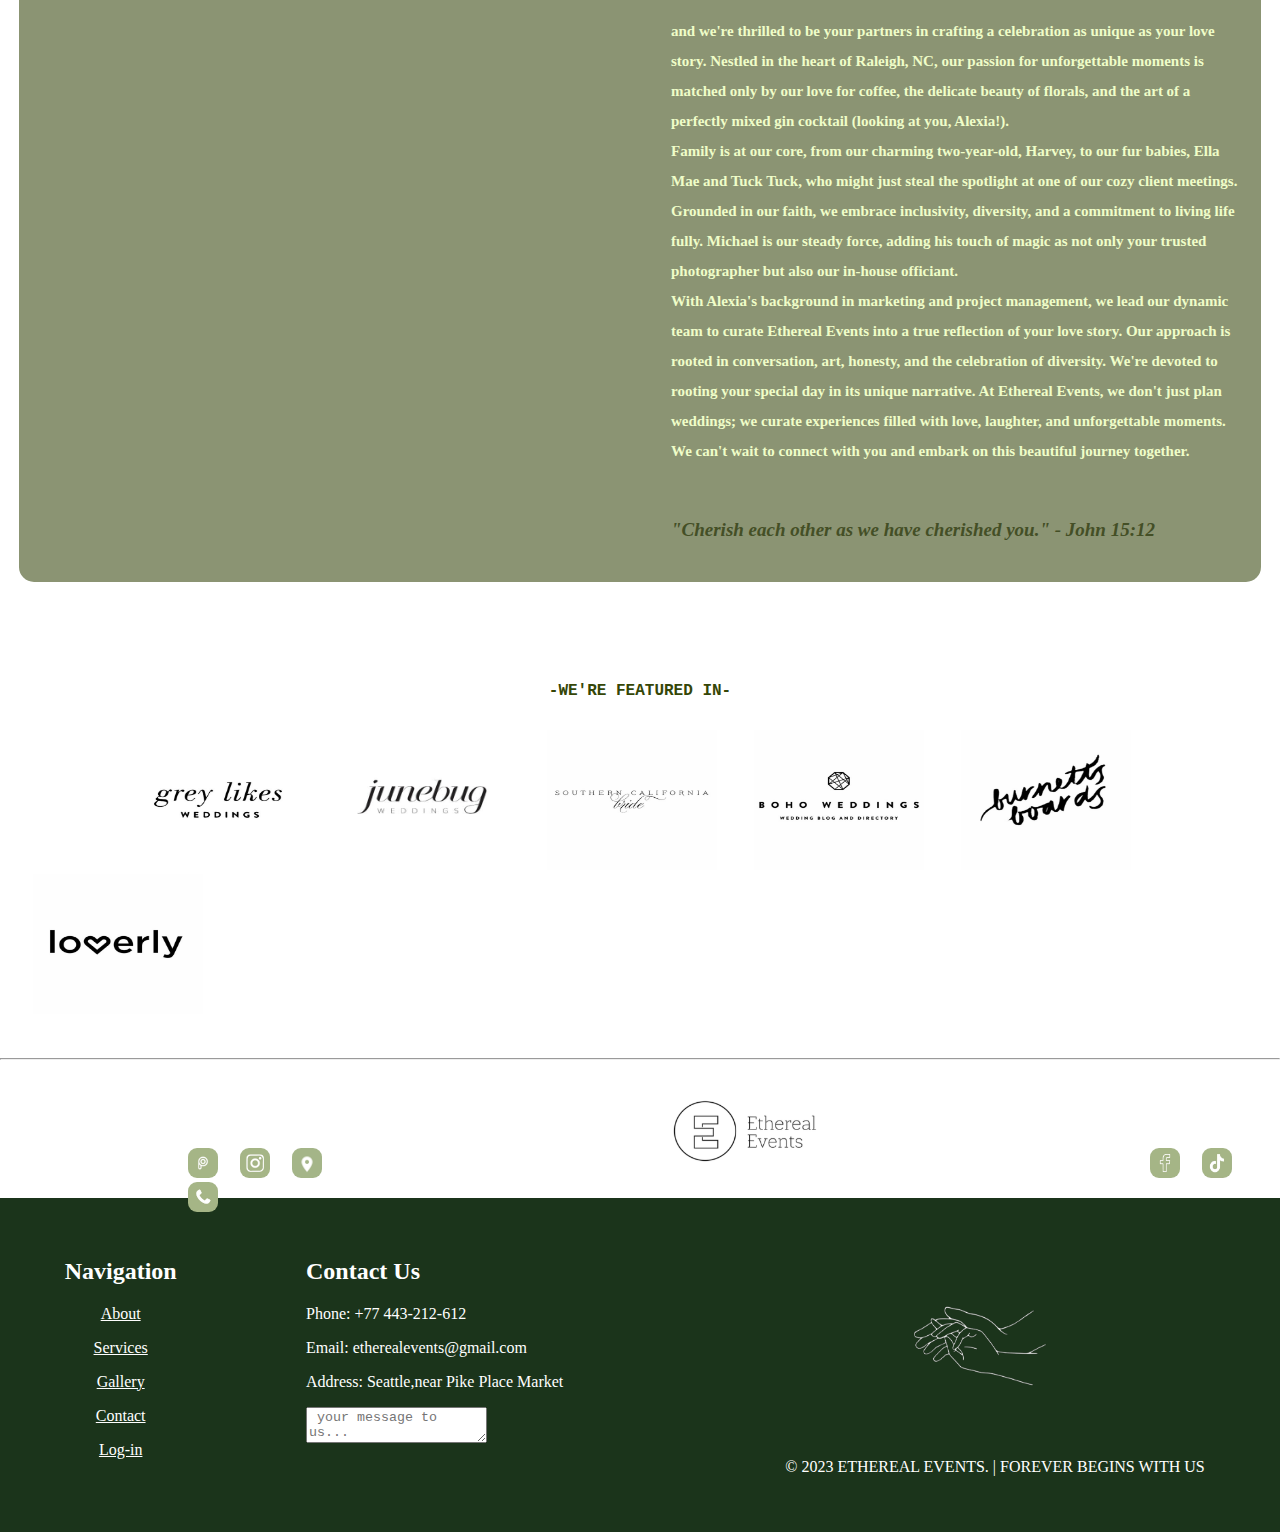
==== commit 509a3745: "commit" ====
--- a/about.html
+++ b/about.html
@@ -254,6 +254,23 @@
 — AYSHA 
 </p>
 </div>
+
+ 
+<div class="ceo">
+
+<div class="thecouple">
+    <div class="ceo-container">
+      <div class="ceo-images">
+        <img src="img/coupleee.png" alt="" class="ceo-image">
+     
+      </div>
+      <div class="ceo-text">
+        <p style="font-size: 19px;"> We're <em style="font-size: 19px;color: rgb(68, 79, 38);"> Michael and Alexia </em>, <br> the creative minds behind <em style="font-size: 19px;color: rgb(68, 79, 38);;">Ethereal Events</em>,</p> <p> and we're thrilled to be your partners in crafting a celebration as unique as your love story. Nestled in the heart of Raleigh, NC, our passion for unforgettable moments is matched only by our love for coffee, the delicate beauty of florals, and the art of a perfectly mixed gin cocktail (looking at you, Alexia!). <br> Family is at our core, from our charming two-year-old, Harvey, to our fur babies, Ella Mae and Tuck Tuck, who might just steal the spotlight at one of our cozy client meetings. Grounded in our faith, we embrace inclusivity, diversity, and a commitment to living life fully. Michael is our steady force, adding his touch of magic as not only your trusted photographer but also our in-house officiant. <br> With Alexia's background in marketing and project management, we lead our dynamic team to curate Ethereal Events into a true reflection of your love story. Our approach is rooted in conversation, art, honesty, and the celebration of diversity. We're devoted to rooting your special day in its unique narrative. At Ethereal Events, we don't just plan weddings; we curate experiences filled with love, laughter, and unforgettable moments. We can't wait to connect with you and embark on this beautiful journey together.  <br> <br></p><p>
+     <p><em style="font-size: 19px;color:rgb(68, 79, 38);;"> "Cherish each other as we have cherished you." - John 15:12 </em></p>
+        </div>
+    </div>
+  </div>
+
 <h2 id="featured-txt">-WE'RE FEATURED IN-</h2>
 
 <div class="featured">
--- a/style.css
+++ b/style.css
@@ -1,6 +1,6 @@
 body {
     margin: 0;
-background-color:  #f9ffe6;
+background-color:  white;
     
 }
 /*
@@ -128,56 +128,69 @@
   from {opacity: .4}
   to {opacity: 1}
 }
-/* photo with text */
-.question-section {
-  background-color: white;
-  padding: 20px;
-}
-
-.question-section img {
-  width: 100%; /* Make the image responsive */
+
+/*after slider section*/
+.after-slider {
+  text-align: center;
+  margin-top: 50px;
+}
+
+.paragrafi1 {
+  font-size: 24px;
+  font-family: monospace;
+  margin: 0;
+  word-spacing: 0;
+  color: #354607;
+  font-weight: 600;
+}
+
+.dyparagrafet p {
+  display: inline-block;
+  justify-content: space-between;
+  text-align: left;
+  font-size: 14px;
+  font-family: classico-urw;
+  font-weight: 400;
+  font-style: normal;
+  letter-spacing: 0em;
+  line-height: 1.6em;
+  text-transform: none;
+  color: #393434;
+  margin-right: 12px;
+  font-weight: 600;
+}
+
+.hands-home img {
+  align-items: center;
+  height: 233px;
+  width: 100%;
   max-width: 500px; 
-  height: auto; 
-  border-radius: 9px;
-}
-
-#question {
-  width: 100%; /* responsive */
-  max-width: 700px; 
-  height: 110px;
-  border-radius: 17px;
-  margin-top: 70px;
-}
-/*pyetja,teksti bashk*/
-.question-text{
-  display: flex;
-  flex-wrap: wrap; /*  wrap for smaller screens */
-}
-/*pyetja h2*/
-.question-section  h2 {
-  text-align: center;
-  font-size: 26px;
-  font-family: monospace;
-  margin: 20px 0; 
-  color: #475a17;
-}
-/*teksti anash*/
-#question-paragraph {
-  font-size: 18px;
-  font-family: classico-urw;
-  color: rgb(90, 79, 79);
-  padding: 30px;
-  line-height: 1.7;
-  margin-left: 100px;
-  text-align: left; /* Center the text on smaller screens */
-}
-/* Media Query for screens smaller than 768px */
-@media screen and (max-width: 768px) and (max-width: 1024px)  and (max-width: 600)  {
-  #question-paragraph {
-    margin-left: 0; /* Remove left margin on smaller screens */
-  }
- 
-}
+  margin: 0 auto; 
+}
+
+/* Media query for screens with a width of 768px */
+@media screen and (min-width: 768px) {
+  .paragrafi1 {
+    font-size: 14px;
+  }
+
+  .dyparagrafet p {
+    font-size: 14px; 
+  }
+}
+
+/* Media query for screens with a width of 1024px */
+@media screen and (min-width: 1024px) {
+  .paragrafi1 {
+    font-size: 24px; 
+  }
+
+  .dyparagrafet p {
+    font-size: 15px; 
+  }
+}
+
+
 /*pjesa SERVICES*/
   .container-servicesimg {
     position: relative;
@@ -436,8 +449,6 @@
     margin-left: 10px; 
   }
 }
-
-
       
 footer {
   background-color:rgb(27, 52, 27);
@@ -457,6 +468,7 @@
 }
 .kategorite p{
   color: white;
+  text-decoration: none;
 }
 .contact-info p{
   color: white;
@@ -474,6 +486,17 @@
 .footer-copyright p{
   margin-left: 30px;
 }
-.katgorite a{
-  text-decoration: none;
+#contactus-button{
+  padding: 11px;
+  font-family: classico-urw;
+  font-weight: 600;
+  background-color: #646f46;
+  color: white;
+  border: none;
+  border-radius: 8px;
+  font-size: 14px;
+  width: 100px;
+}
+#contactus-button:hover{
+  background-color: #2a350d;
 }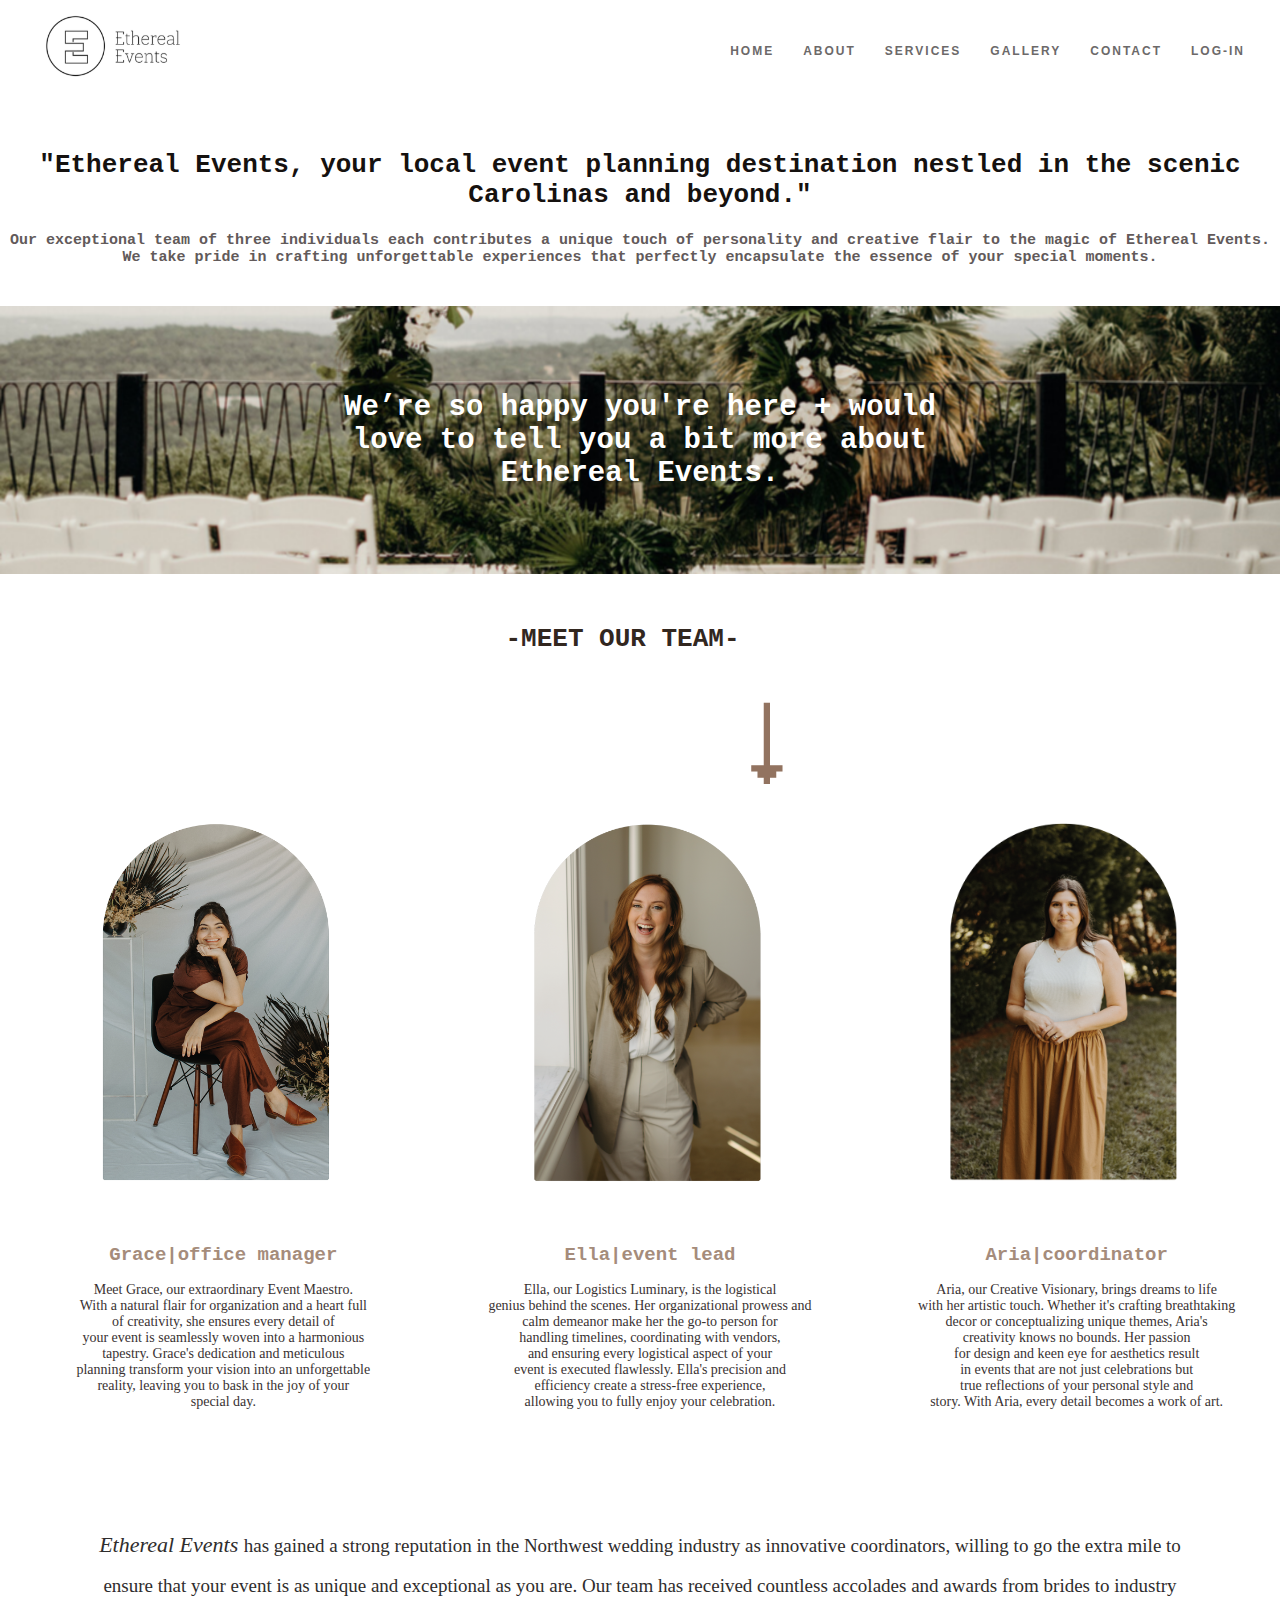
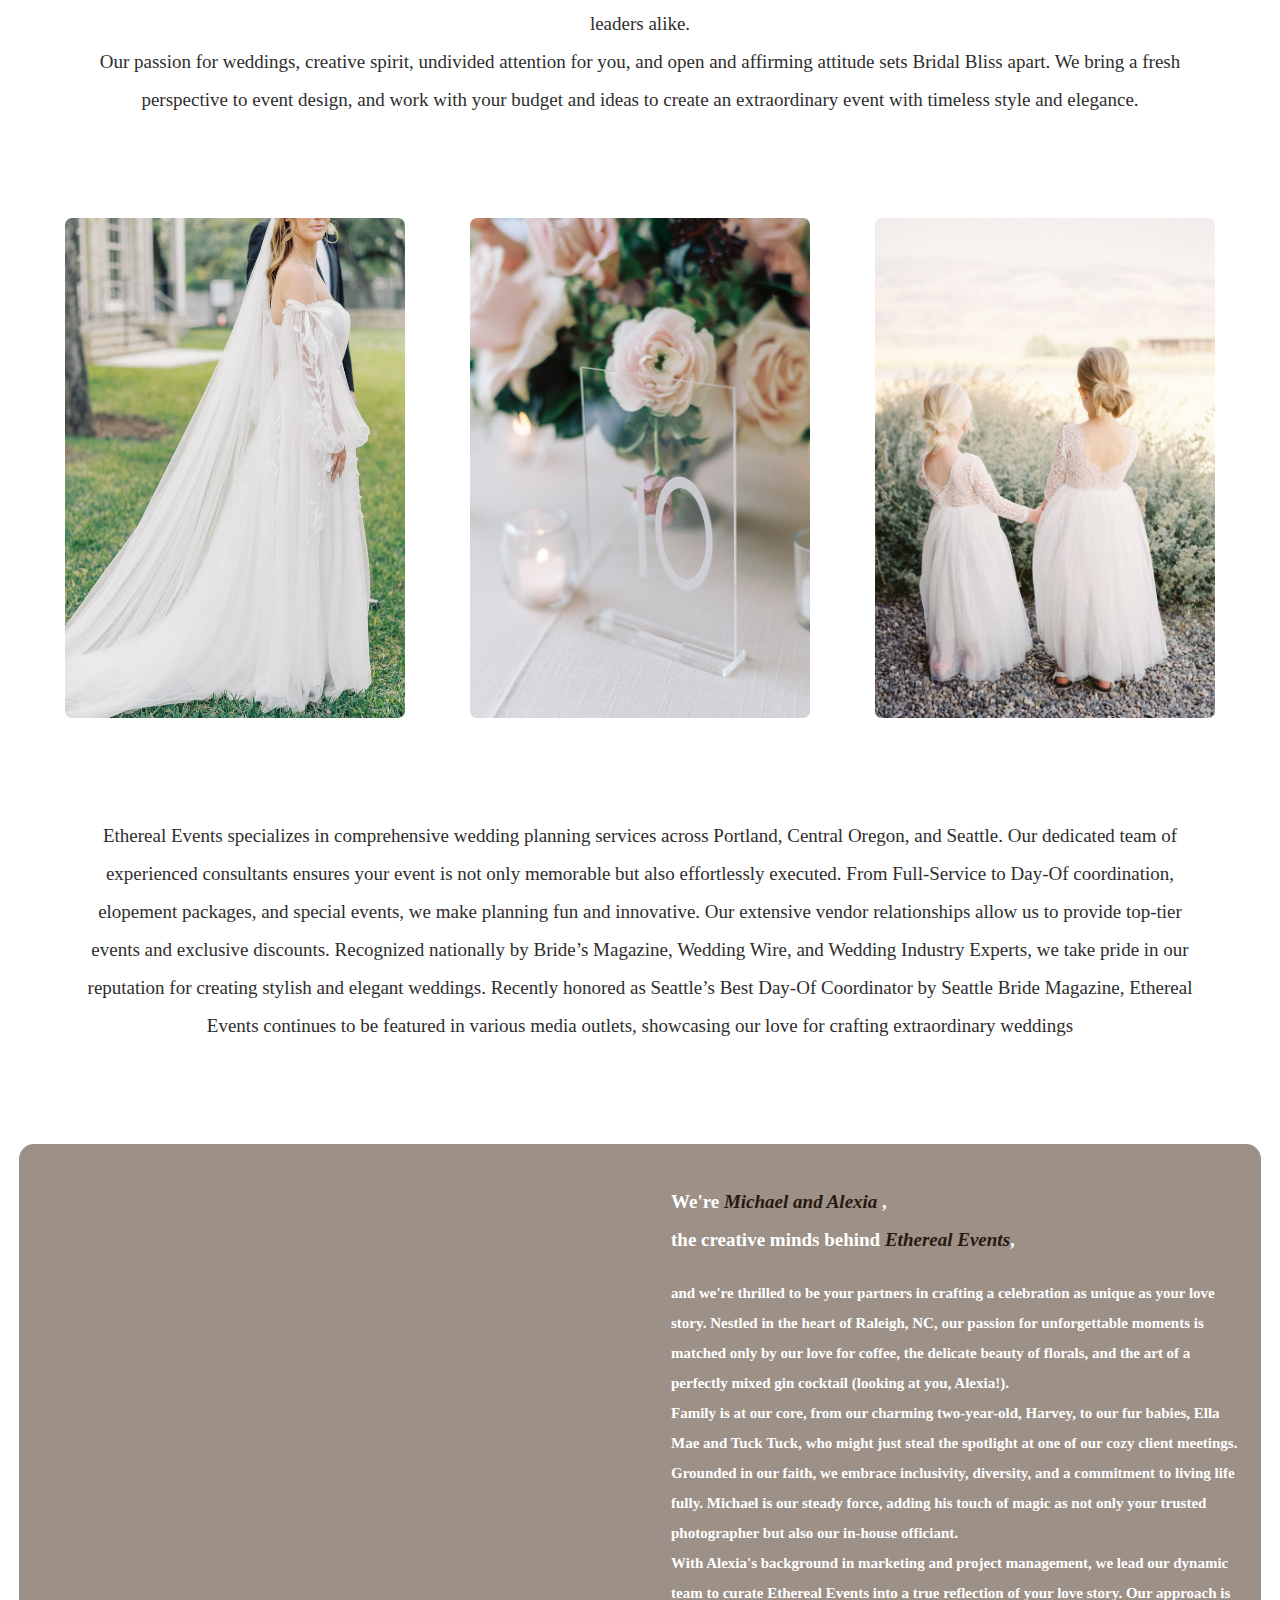
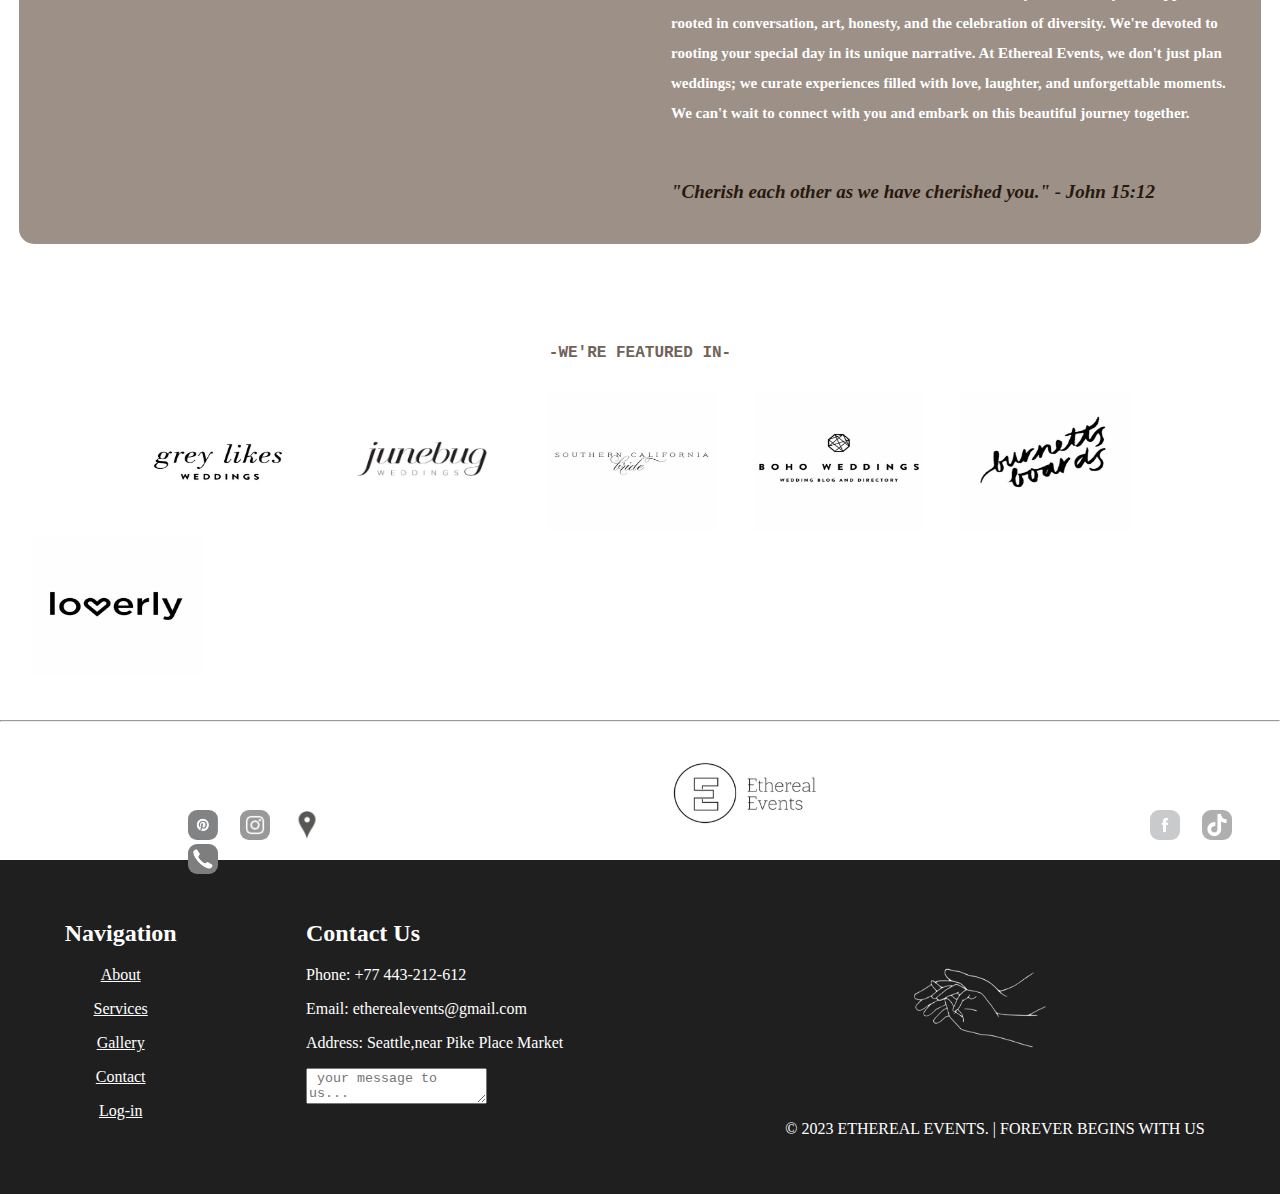
==== commit a0b848ed: "changes" ====
--- a/about.html
+++ b/about.html
@@ -13,7 +13,7 @@
   font-size: 26px;
   font-family: monospace;
   margin-top: 50px;
-  color: #475a17;
+  color: #15110f;
 }
 
 #about-p {
@@ -64,13 +64,13 @@
             font-size: 26px;
             font-family: monospace;
             margin-top: 50px;
-            color: #405214;
+            color: #32271f;
             margin-right: 35px;
         }
 
         .arrow {
             margin-left: 720px;
-            color: #3b4b12;
+            color: #927360;
         }
 
         .coordinators {
@@ -109,7 +109,7 @@
           margin-left: 20px;
             font-family: monospace;
             font-size: 19px;
-            color: #33420c;
+            color: #a58c7b;
         }
 
         @media screen and (max-width: 768px) {
@@ -145,7 +145,7 @@
     font-family: monospace;
     font-size: 16px;
     font-weight: 600;
-    color: #354607;
+    color: #71635b;
     margin-top: 100px;
   }
   
@@ -173,7 +173,7 @@
     font-family: monospace;
     font-size: 23px;
     
-    color: #354607;
+    color: #1b140f;
 }
 
 </style>
@@ -238,9 +238,9 @@
   </p>
 
 <div class="history-images">
-  <img src="img/history1.png" alt="">
-  <img src="img/history2.png" alt="">
-  <img src="img/history3.png" alt="">
+  <img src="img/zv1.jpg" alt="">
+  <img src="img/zv2.jpg" alt="">
+  <img src="img/zv3.jpg" alt="">
 
 </div>
 
@@ -248,11 +248,7 @@
 <p>
   Ethereal Events  specializes in comprehensive wedding planning services across Portland, Central Oregon, and Seattle. Our dedicated team of experienced consultants ensures your event is not only memorable but also effortlessly executed. From Full-Service to Day-Of coordination, elopement packages, and special events, we make planning fun and innovative. Our extensive vendor relationships allow us to provide top-tier events and exclusive discounts. Recognized nationally by Bride’s Magazine, Wedding Wire, and Wedding Industry Experts, we take pride in our reputation for creating stylish and elegant weddings. Recently honored as Seattle’s Best Day-Of Coordinator by Seattle Bride Magazine, Ethereal  Events continues to be featured in various media outlets, showcasing our love for crafting extraordinary weddings</p>
 
-  <h2>Giving Back</h2>
-<p>
-  "Working with Ethereal Events  exceeded all my expectations. Despite being a highly organized individual, I initially thought I could manage wedding planning solo. Soon, I realized the complexity of the task and how fortunate I am to have chosen Ethereal Events . They played a pivotal role in orchestrating the most incredible day of my life."
-— AYSHA 
-</p>
+ 
 </div>
 
  
@@ -265,8 +261,8 @@
      
       </div>
       <div class="ceo-text">
-        <p style="font-size: 19px;"> We're <em style="font-size: 19px;color: rgb(68, 79, 38);"> Michael and Alexia </em>, <br> the creative minds behind <em style="font-size: 19px;color: rgb(68, 79, 38);;">Ethereal Events</em>,</p> <p> and we're thrilled to be your partners in crafting a celebration as unique as your love story. Nestled in the heart of Raleigh, NC, our passion for unforgettable moments is matched only by our love for coffee, the delicate beauty of florals, and the art of a perfectly mixed gin cocktail (looking at you, Alexia!). <br> Family is at our core, from our charming two-year-old, Harvey, to our fur babies, Ella Mae and Tuck Tuck, who might just steal the spotlight at one of our cozy client meetings. Grounded in our faith, we embrace inclusivity, diversity, and a commitment to living life fully. Michael is our steady force, adding his touch of magic as not only your trusted photographer but also our in-house officiant. <br> With Alexia's background in marketing and project management, we lead our dynamic team to curate Ethereal Events into a true reflection of your love story. Our approach is rooted in conversation, art, honesty, and the celebration of diversity. We're devoted to rooting your special day in its unique narrative. At Ethereal Events, we don't just plan weddings; we curate experiences filled with love, laughter, and unforgettable moments. We can't wait to connect with you and embark on this beautiful journey together.  <br> <br></p><p>
-     <p><em style="font-size: 19px;color:rgb(68, 79, 38);;"> "Cherish each other as we have cherished you." - John 15:12 </em></p>
+        <p style="font-size: 19px;"> We're <em style="font-size: 19px;color: #28180e;"> Michael and Alexia </em>, <br> the creative minds behind <em style="font-size: 19px;color:#28180e;;">Ethereal Events</em>,</p> <p> and we're thrilled to be your partners in crafting a celebration as unique as your love story. Nestled in the heart of Raleigh, NC, our passion for unforgettable moments is matched only by our love for coffee, the delicate beauty of florals, and the art of a perfectly mixed gin cocktail (looking at you, Alexia!). <br> Family is at our core, from our charming two-year-old, Harvey, to our fur babies, Ella Mae and Tuck Tuck, who might just steal the spotlight at one of our cozy client meetings. Grounded in our faith, we embrace inclusivity, diversity, and a commitment to living life fully. Michael is our steady force, adding his touch of magic as not only your trusted photographer but also our in-house officiant. <br> With Alexia's background in marketing and project management, we lead our dynamic team to curate Ethereal Events into a true reflection of your love story. Our approach is rooted in conversation, art, honesty, and the celebration of diversity. We're devoted to rooting your special day in its unique narrative. At Ethereal Events, we don't just plan weddings; we curate experiences filled with love, laughter, and unforgettable moments. We can't wait to connect with you and embark on this beautiful journey together.  <br> <br></p><p>
+     <p><em style="font-size: 19px;color:#28180e;;"> "Cherish each other as we have cherished you." - John 15:12 </em></p>
         </div>
     </div>
   </div>
@@ -291,14 +287,14 @@
 
 <section>
   <div class="icons">
-  <a href="https://www.pinterest.com/"><img src="img/pinterest.png" alt=""></a>
- <a href="https://www.instagram.com/"> <img src="img/instagram.png" alt=""></a>
- <a href="https://www.google.com/maps/place/Seattle,+WA,+USA/@47.6131554,-122.5068725,11z/data=!3m1!4b1!4m6!3m5!1s0x5490102c93e83355:0x102565466944d59a!8m2!3d47.6061389!4d-122.3328481!16zL20vMGQ5anI?entry=ttu"><img src="img/location.png" alt=""></a> 
+  <a href="https://www.pinterest.com/"><img src="img/pint.jpg" alt=""></a>
+ <a href="https://www.instagram.com/"> <img src="img/inst.jpg" alt=""></a>
+ <a href="https://www.google.com/maps/place/Seattle,+WA,+USA/@47.6131554,-122.5068725,11z/data=!3m1!4b1!4m6!3m5!1s0x5490102c93e83355:0x102565466944d59a!8m2!3d47.6061389!4d-122.3328481!16zL20vMGQ5anI?entry=ttu"><img src="img/location.jpg" alt=""></a> 
   <img src="img/logo.png" alt="" id="log">
   
-<a href="https://www.facebook.com/"><img src="img/facebook.com" alt="" style="margin-left: 300px;"></a>  
- <a href="https://www.tiktok.com/explore"><img src="img/tiktok.png" alt=""></a> 
-  <img src="img/call.png" alt="">
+<a href="https://www.facebook.com/"><img src="img/face.jpg" alt="" style="margin-left: 300px;"></a>  
+ <a href="https://www.tiktok.com/explore"><img src="img/tok.jpg" alt=""></a> 
+  <img src="img/phone.jpg" alt="">
   
   </div>
 </section>
--- a/style.css
+++ b/style.css
@@ -3,13 +3,8 @@
 background-color:  white;
     
 }
-/*
-@media screen and (max-width: 768px) and (max-width: 1024px)  {
-    header {
-      flex-direction: column;
-      text-align: center;
-    }
-}*/header {
+
+header {
   background-color: white;
   color: #6c6969;
   height: 100px;
@@ -141,7 +136,7 @@
   margin: 0;
   word-spacing: 0;
   color: #354607;
-  font-weight: 600;
+  font-weight: 100;
 }
 
 .dyparagrafet p {
@@ -150,14 +145,12 @@
   text-align: left;
   font-size: 14px;
   font-family: classico-urw;
-  font-weight: 400;
-  font-style: normal;
   letter-spacing: 0em;
-  line-height: 1.6em;
+  line-height: 1.7em;
   text-transform: none;
   color: #393434;
   margin-right: 12px;
-  font-weight: 600;
+  font-weight: 150;
 }
 
 .hands-home img {
@@ -218,7 +211,7 @@
     padding: 11px;
     font-family: monospace;
     font-weight: 600;
-    background-color: #7a8756;
+    background-color:#71655d;
     color: white;
     border: none;
     border-radius: 8px;
@@ -227,7 +220,7 @@
   }
 
   #services-button:hover {
-    background-color: #354607;
+    background-color: #383534;
   }
   
   @media screen and (max-width: 768px) and (max-width: 1024px)  and (max-width: 600)  {
@@ -260,7 +253,7 @@
   .ss3 img {
     width: 100%;
     height: auto; /* Maintain the aspect ratio */
-    border-radius: 9px;
+    border-radius: 20px;
   }
   .ss1 h2{
     margin-top: 30px;
@@ -272,7 +265,7 @@
     margin-left: 0; /* Center the heading on smaller screens */
     text-align: center;
     font-family: monospace;
-    color: #354607;
+    color: #a58c7b;
     font-size: 23px;
   }
   /*teksti below*/
@@ -283,8 +276,8 @@
     text-align: center;
     margin-left: 0; /* Center the text on smaller screens */
     font-family: classico-urw;
-    font-weight: 600;
-    font-size: 14px;
+    font-weight: 500;
+    font-size: 15px;
   }
   
   /* Media Query for screens smaller than 768px */
@@ -299,17 +292,18 @@
   #read-about{
     margin-top: 40px;
     text-align: center;
-    font-size: 23px;
-    font-weight: 600;
+    font-size: 25px;
+    font-weight: 300;
     font-family: monospace;
-    color: #354607;
+    color: #86807c;
   }
 
  .about-button{
   padding: 11px;
   font-family: monospace;
   font-weight: 600;
-  background-color: #7f9150;
+  /*background-color: #7f9150;*/
+  background-color:#71655d;
   color: white;
   font-size: 14px;
   border: none;
@@ -317,7 +311,8 @@
   margin-left: 730px;
  }
  .about-button:hover{
-  background-color: #354607;
+  background-color: #383534;
+  
  }
 
 /*fotot ,teksti*/
@@ -325,7 +320,9 @@
 .thecouple {
   display: flex;
   justify-content: space-between;
-  background-color: #8b9473;
+  /*background-color: #8b9473;*/
+  /*background-color:#929292;*/
+  background-color: #9c9087;
   margin: 19px;
   border-radius: 15px;
   height: 700px;
@@ -358,7 +355,7 @@
   font-size: 15px;
   font-family: classico-urw;
   font-weight: 600;
-  color: #effdc8;
+  color: #ffffff;
   margin-left: 250px;
   line-height: 2;
   margin-bottom: 30px;
@@ -404,6 +401,7 @@
   display: inline-block;
   margin-left: 18px;
   border-radius: 9px;
+ 
 }
 
 .icons {
@@ -451,7 +449,8 @@
 }
       
 footer {
-  background-color:rgb(27, 52, 27);
+  /*background-color:rgb(27, 52, 27); */
+  background-color: rgb(32, 31, 31);
   color: #ddd;
   padding: 20px 0; 
   font-family: classico-urw;
@@ -487,10 +486,11 @@
   margin-left: 30px;
 }
 #contactus-button{
+  
   padding: 11px;
   font-family: classico-urw;
   font-weight: 600;
-  background-color: #646f46;
+  background-color:#71655d;
   color: white;
   border: none;
   border-radius: 8px;
@@ -498,5 +498,6 @@
   width: 100px;
 }
 #contactus-button:hover{
-  background-color: #2a350d;
+  /*background-color: #2a350d;*/
+  background-color: #383534;
 }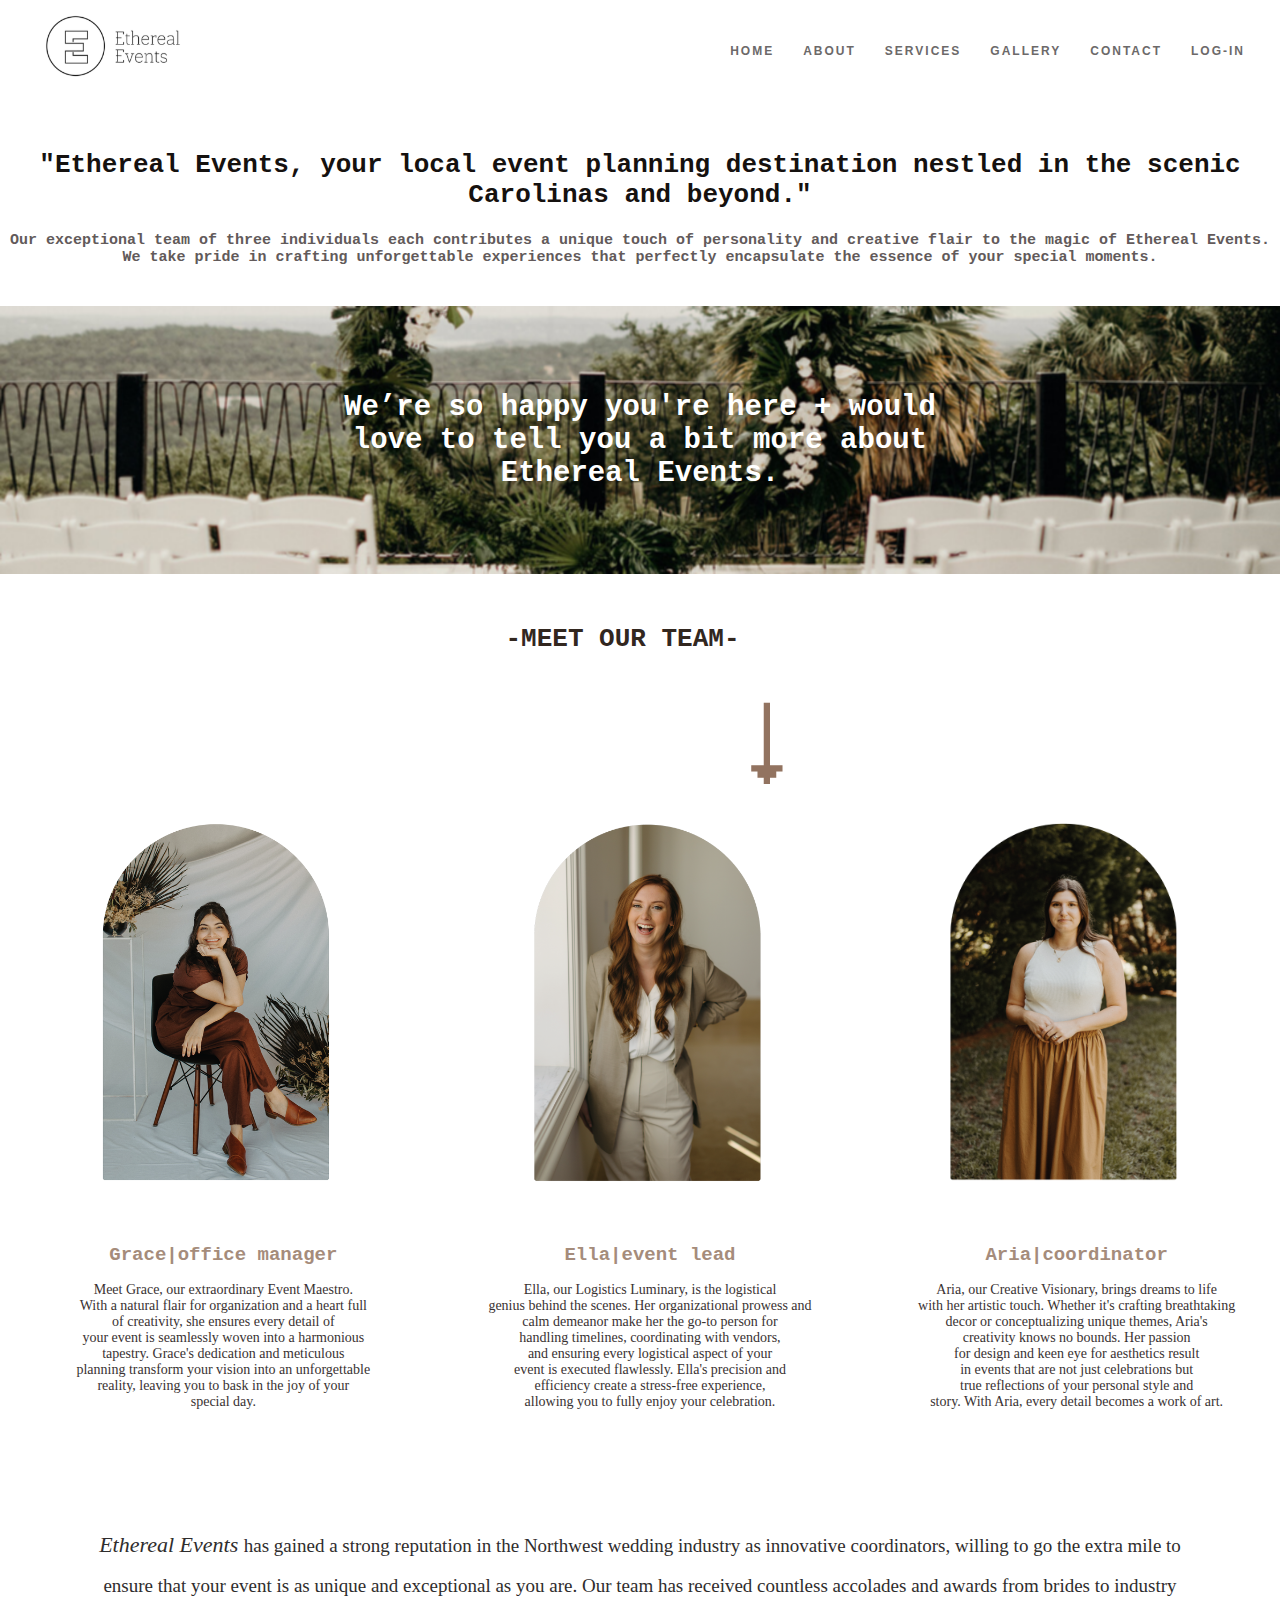
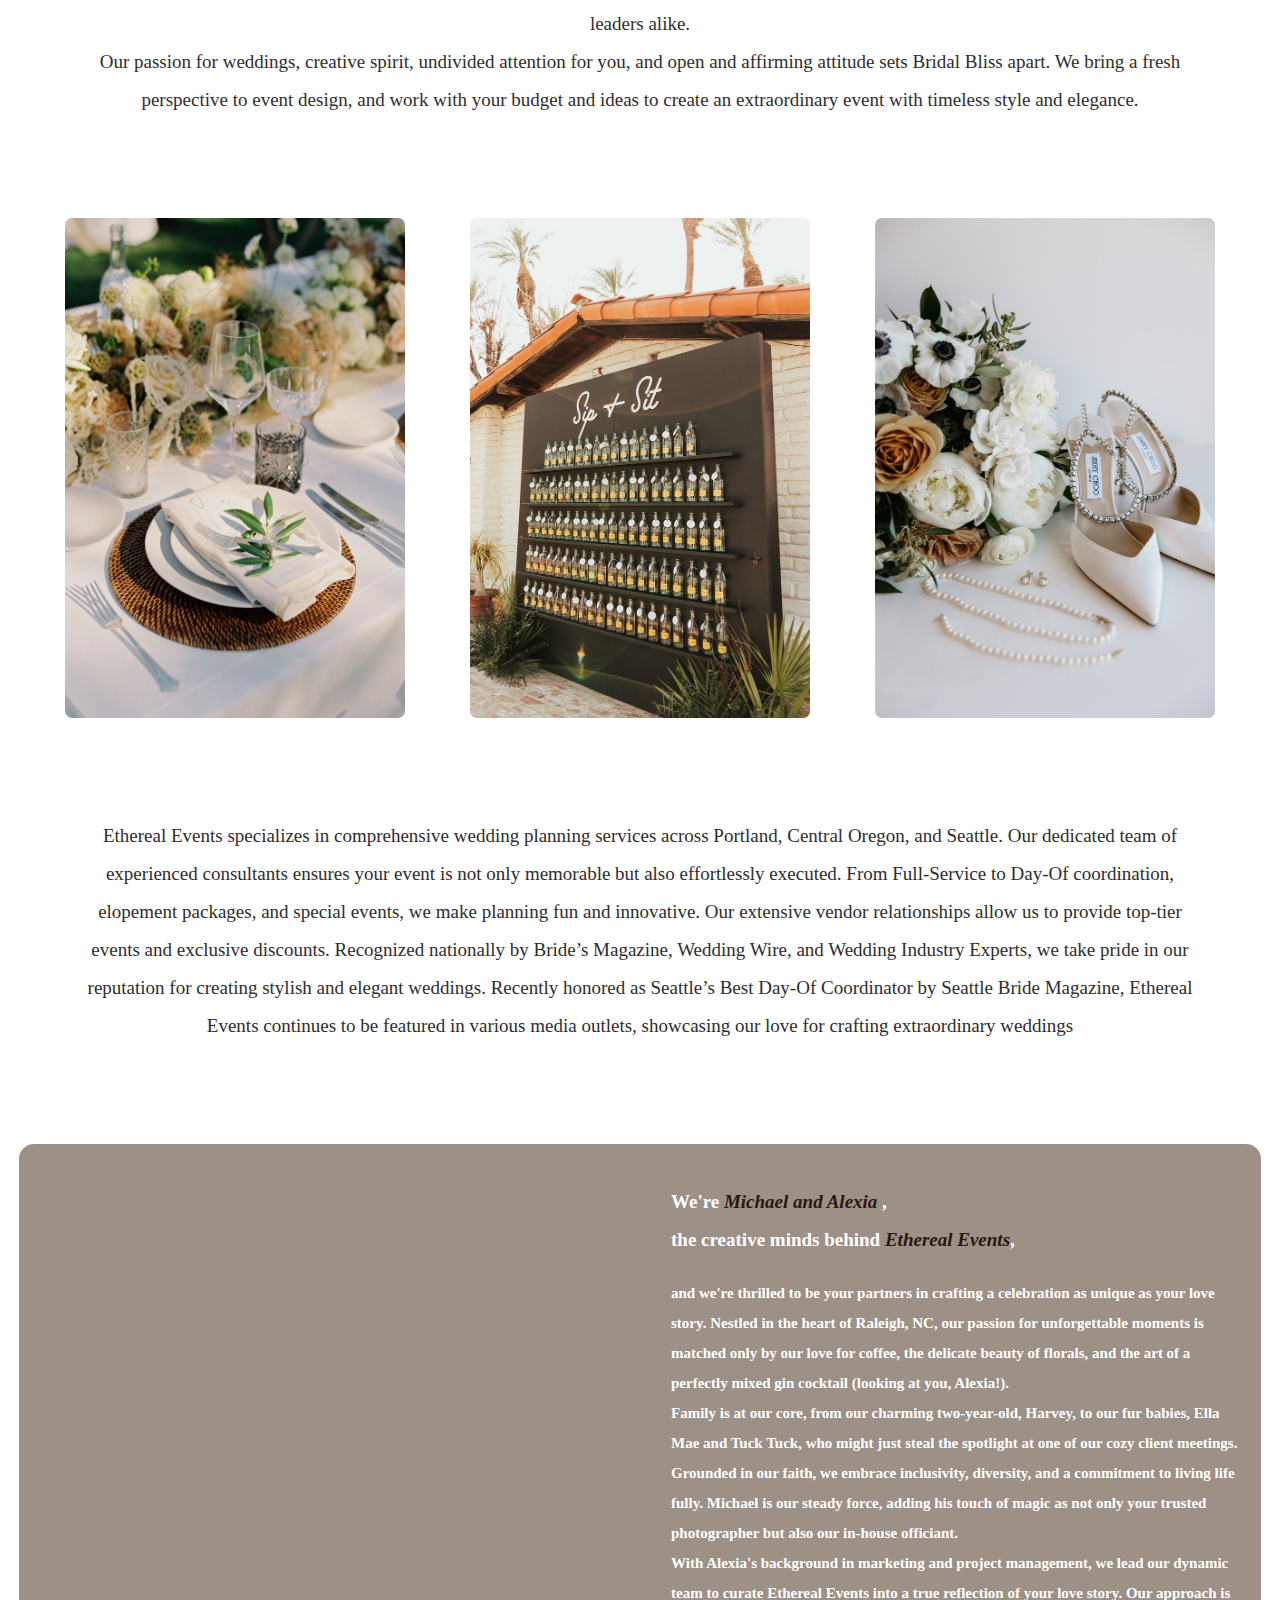
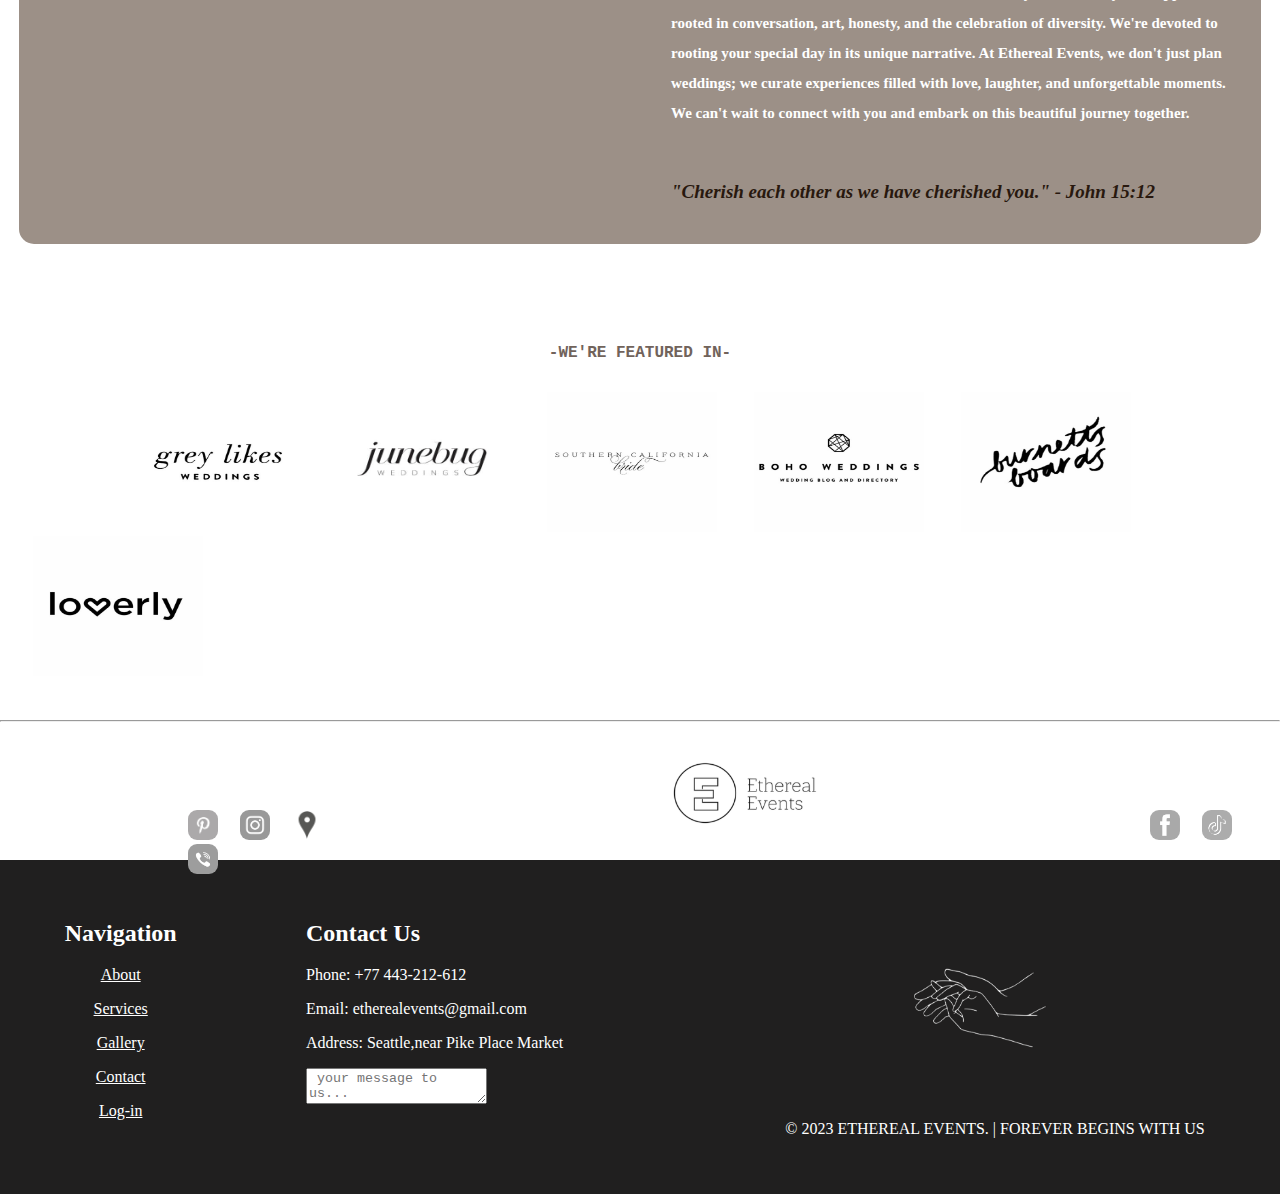
==== commit 6b7dae94: "commit" ====
--- a/about.html
+++ b/about.html
@@ -238,9 +238,9 @@
   </p>
 
 <div class="history-images">
-  <img src="img/zv1.jpg" alt="">
-  <img src="img/zv2.jpg" alt="">
-  <img src="img/zv3.jpg" alt="">
+  <img src="img/history1.png" alt="">
+  <img src="img/history2.png" alt="">
+  <img src="img/history3.png" alt="">
 
 </div>
 
@@ -285,15 +285,16 @@
 </div>
 <hr>
 
+
 <section>
   <div class="icons">
-  <a href="https://www.pinterest.com/"><img src="img/pint.jpg" alt=""></a>
- <a href="https://www.instagram.com/"> <img src="img/inst.jpg" alt=""></a>
+  <a href="https://www.pinterest.com/"><img src="img/pinterest.png" alt=""></a>
+ <a href="https://www.instagram.com/"> <img src="img/instagram.png" alt=""></a>
  <a href="https://www.google.com/maps/place/Seattle,+WA,+USA/@47.6131554,-122.5068725,11z/data=!3m1!4b1!4m6!3m5!1s0x5490102c93e83355:0x102565466944d59a!8m2!3d47.6061389!4d-122.3328481!16zL20vMGQ5anI?entry=ttu"><img src="img/location.jpg" alt=""></a> 
   <img src="img/logo.png" alt="" id="log">
   
-<a href="https://www.facebook.com/"><img src="img/face.jpg" alt="" style="margin-left: 300px;"></a>  
- <a href="https://www.tiktok.com/explore"><img src="img/tok.jpg" alt=""></a> 
+<a href="https://www.facebook.com/"><img src="img/facebook.png" alt="" style="margin-left: 300px;"></a>  
+ <a href="https://www.tiktok.com/explore"><img src="img/tiktok.png" alt=""></a> 
   <img src="img/phone.jpg" alt="">
   
   </div>
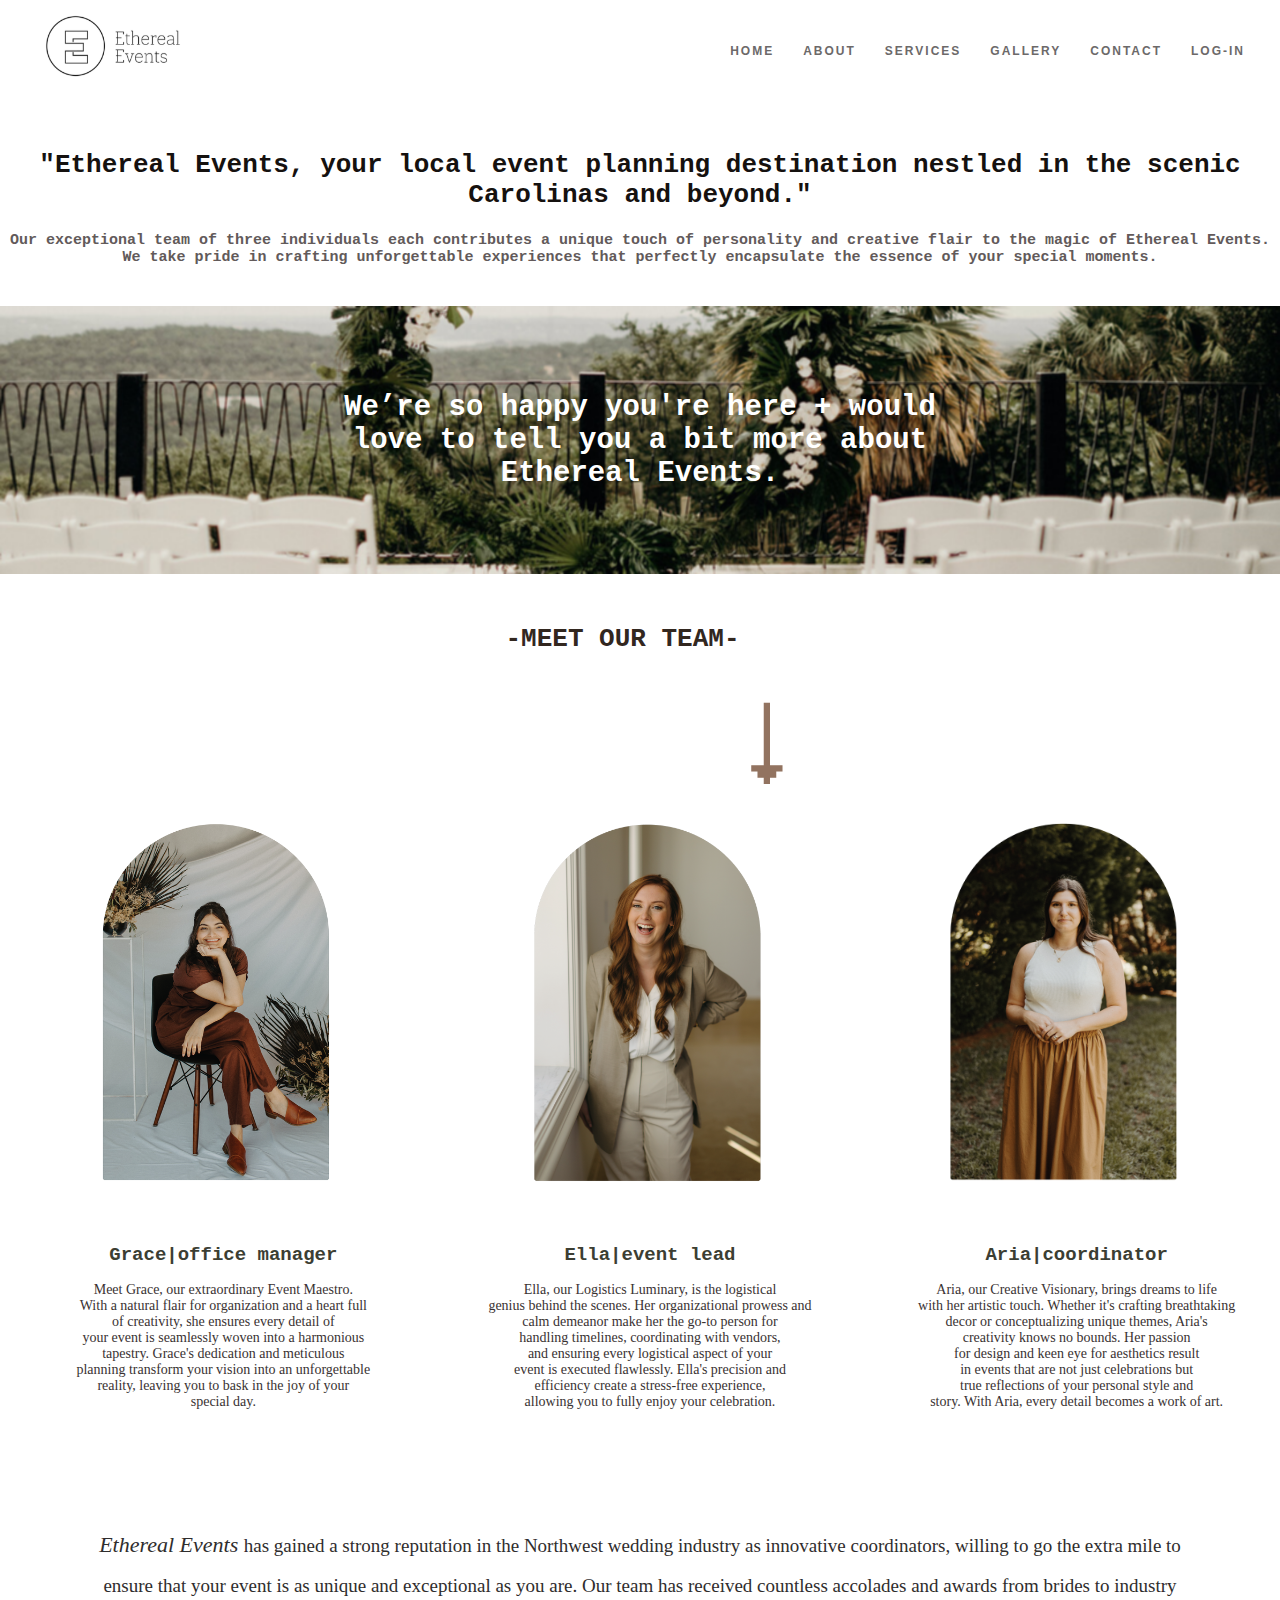
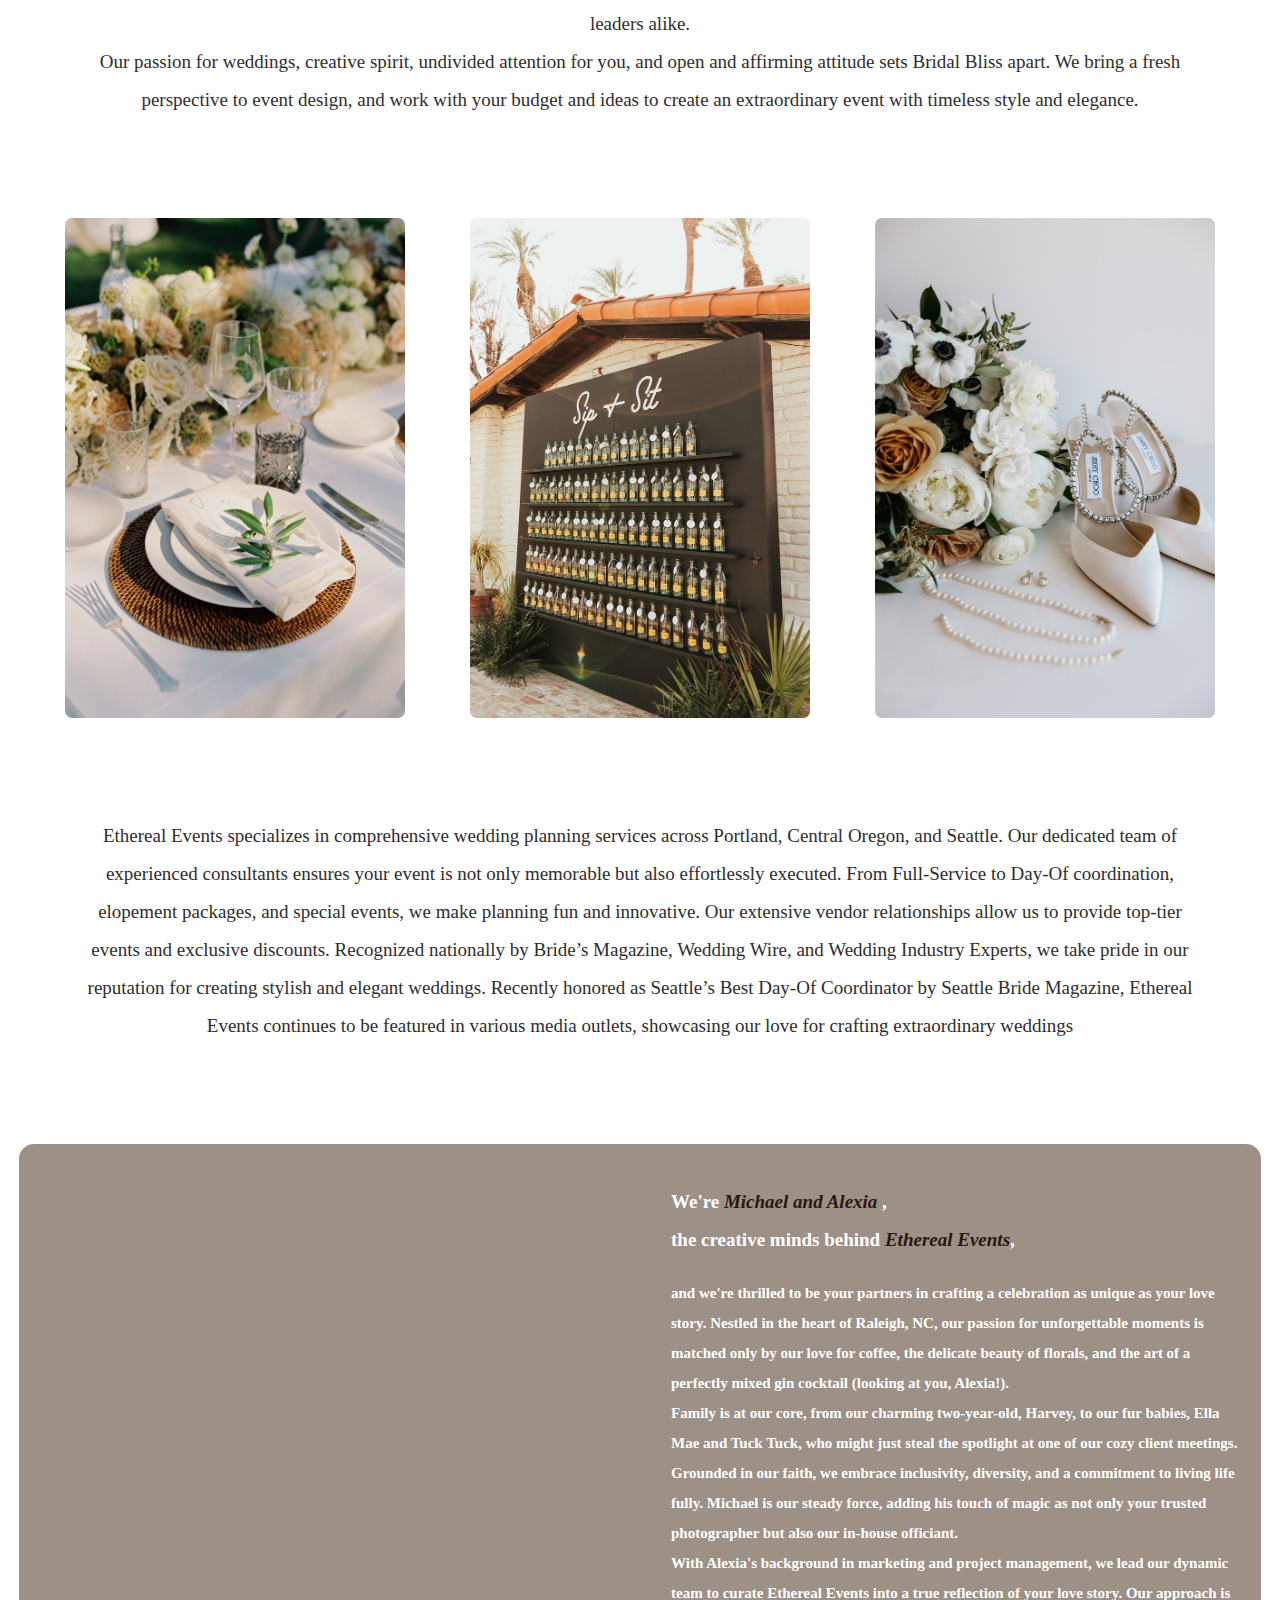
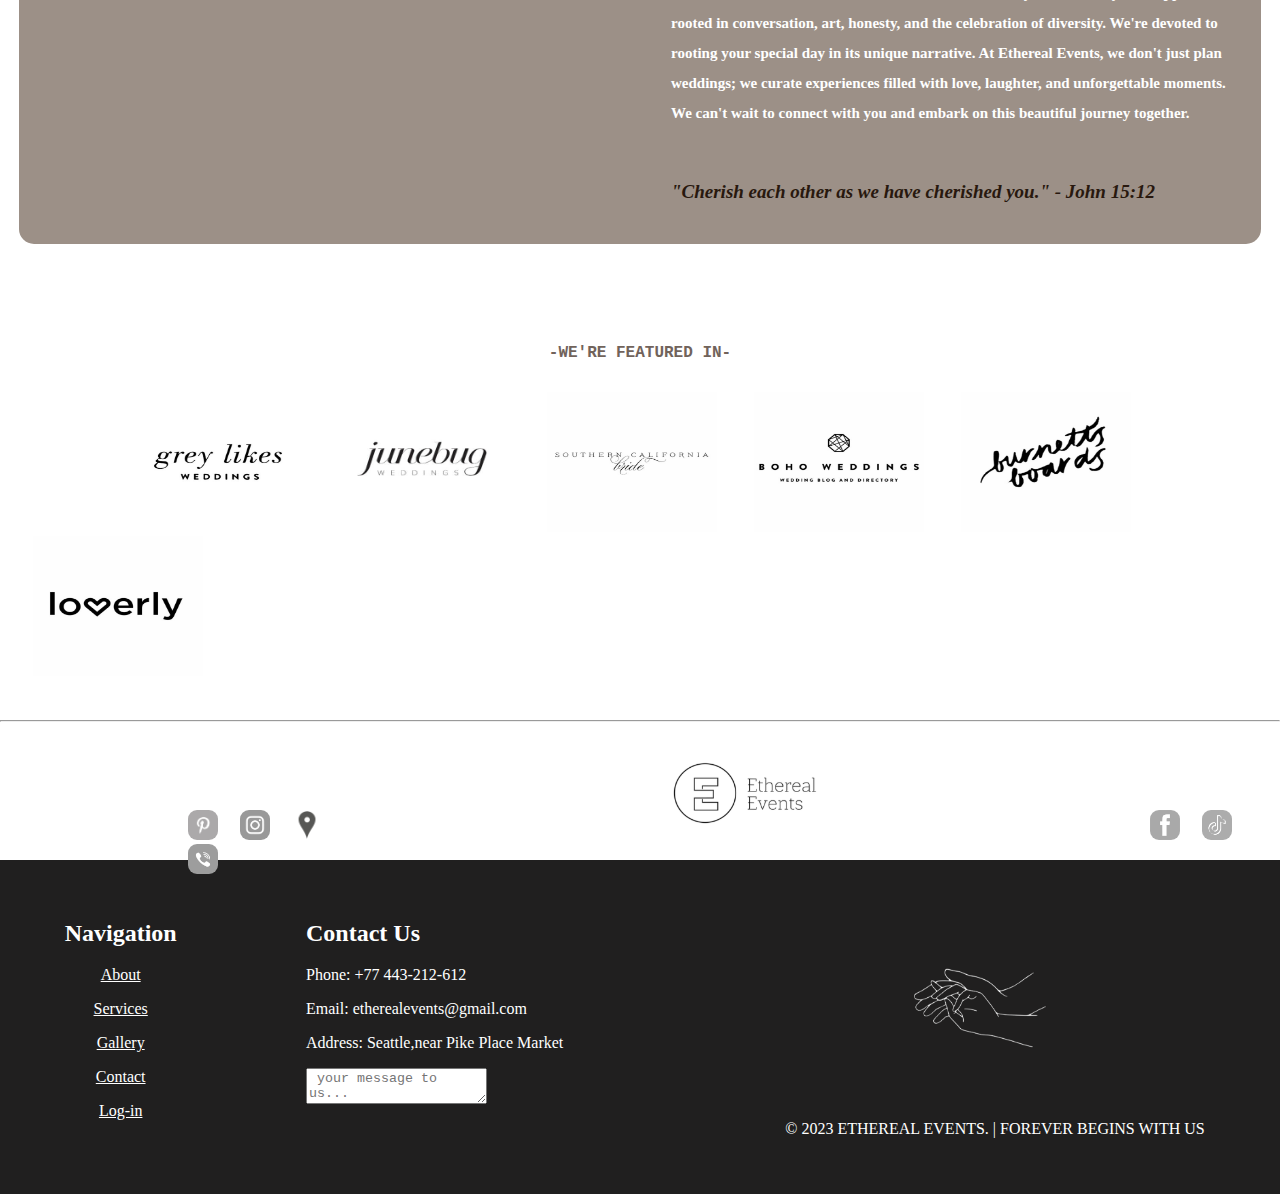
==== commit 85af86b7: "commit" ====
--- a/about.html
+++ b/about.html
@@ -109,7 +109,7 @@
           margin-left: 20px;
             font-family: monospace;
             font-size: 19px;
-            color: #a58c7b;
+            color: #3c3e33;
         }
 
         @media screen and (max-width: 768px) {
--- a/style.css
+++ b/style.css
@@ -6,7 +6,7 @@
 
 header {
   background-color: white;
-  color: #6c6969;
+  color: #545151;
   height: 100px;
   display: flex;
   align-items: center;
@@ -135,8 +135,8 @@
   font-family: monospace;
   margin: 0;
   word-spacing: 0;
-  color: #354607;
-  font-weight: 100;
+  color: #3c3e33;
+  font-weight: 600;
 }
 
 .dyparagrafet p {
@@ -257,6 +257,8 @@
   }
   .ss1 h2{
     margin-top: 30px;
+    color: #3c3e33;
+
   }
   /*heading-emrat*/
   .ss1 h2,
@@ -265,7 +267,7 @@
     margin-left: 0; /* Center the heading on smaller screens */
     text-align: center;
     font-family: monospace;
-    color: #a58c7b;
+    color: #3c3e33;
     font-size: 23px;
   }
   /*teksti below*/
@@ -293,9 +295,9 @@
     margin-top: 40px;
     text-align: center;
     font-size: 25px;
-    font-weight: 300;
+    font-weight: 600;
     font-family: monospace;
-    color: #86807c;
+    color: #3c3e33;
   }
 
  .about-button{
@@ -316,14 +318,13 @@
  }
 
 /*fotot ,teksti*/
-/* Default styles */
 .thecouple {
+margin: 20px;
   display: flex;
   justify-content: space-between;
-  /*background-color: #8b9473;*/
-  /*background-color:#929292;*/
   background-color: #9c9087;
   margin: 19px;
+  color:rgb(172, 160, 152);
   border-radius: 15px;
   height: 700px;
 }
